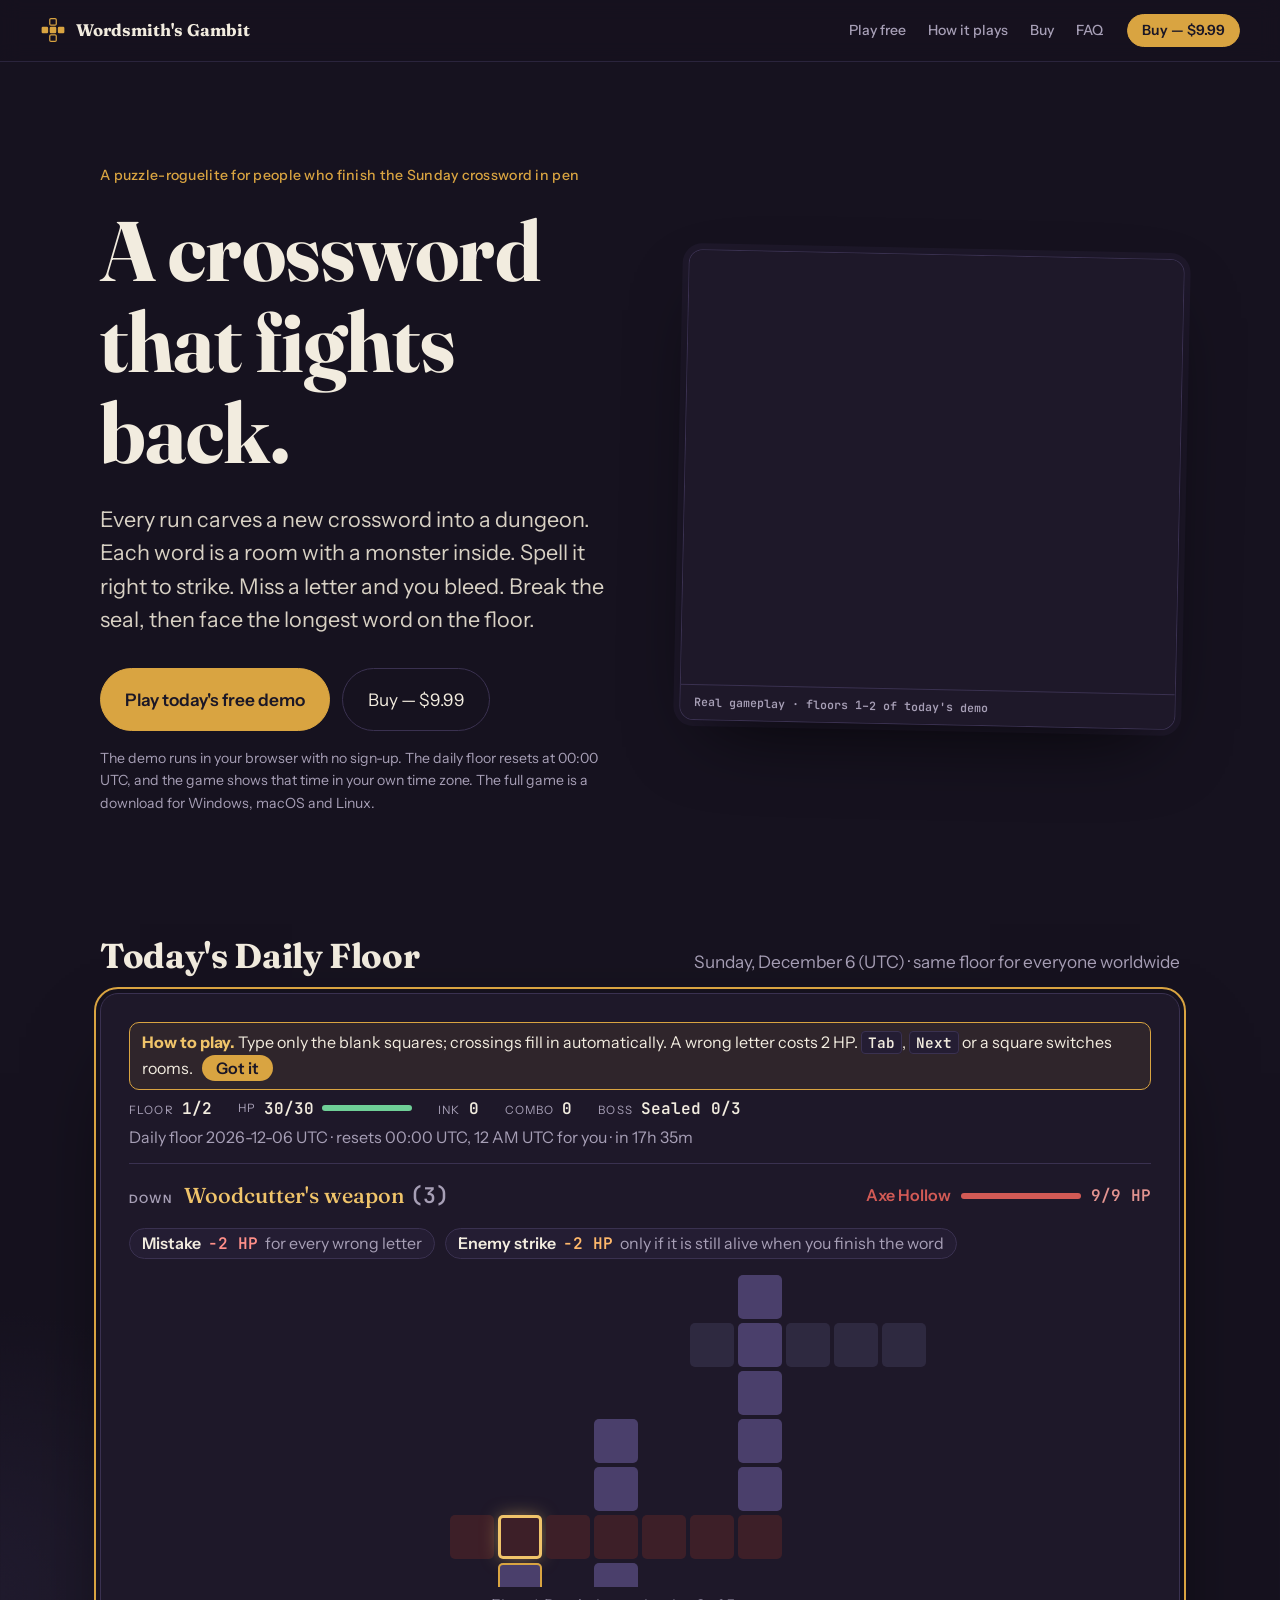
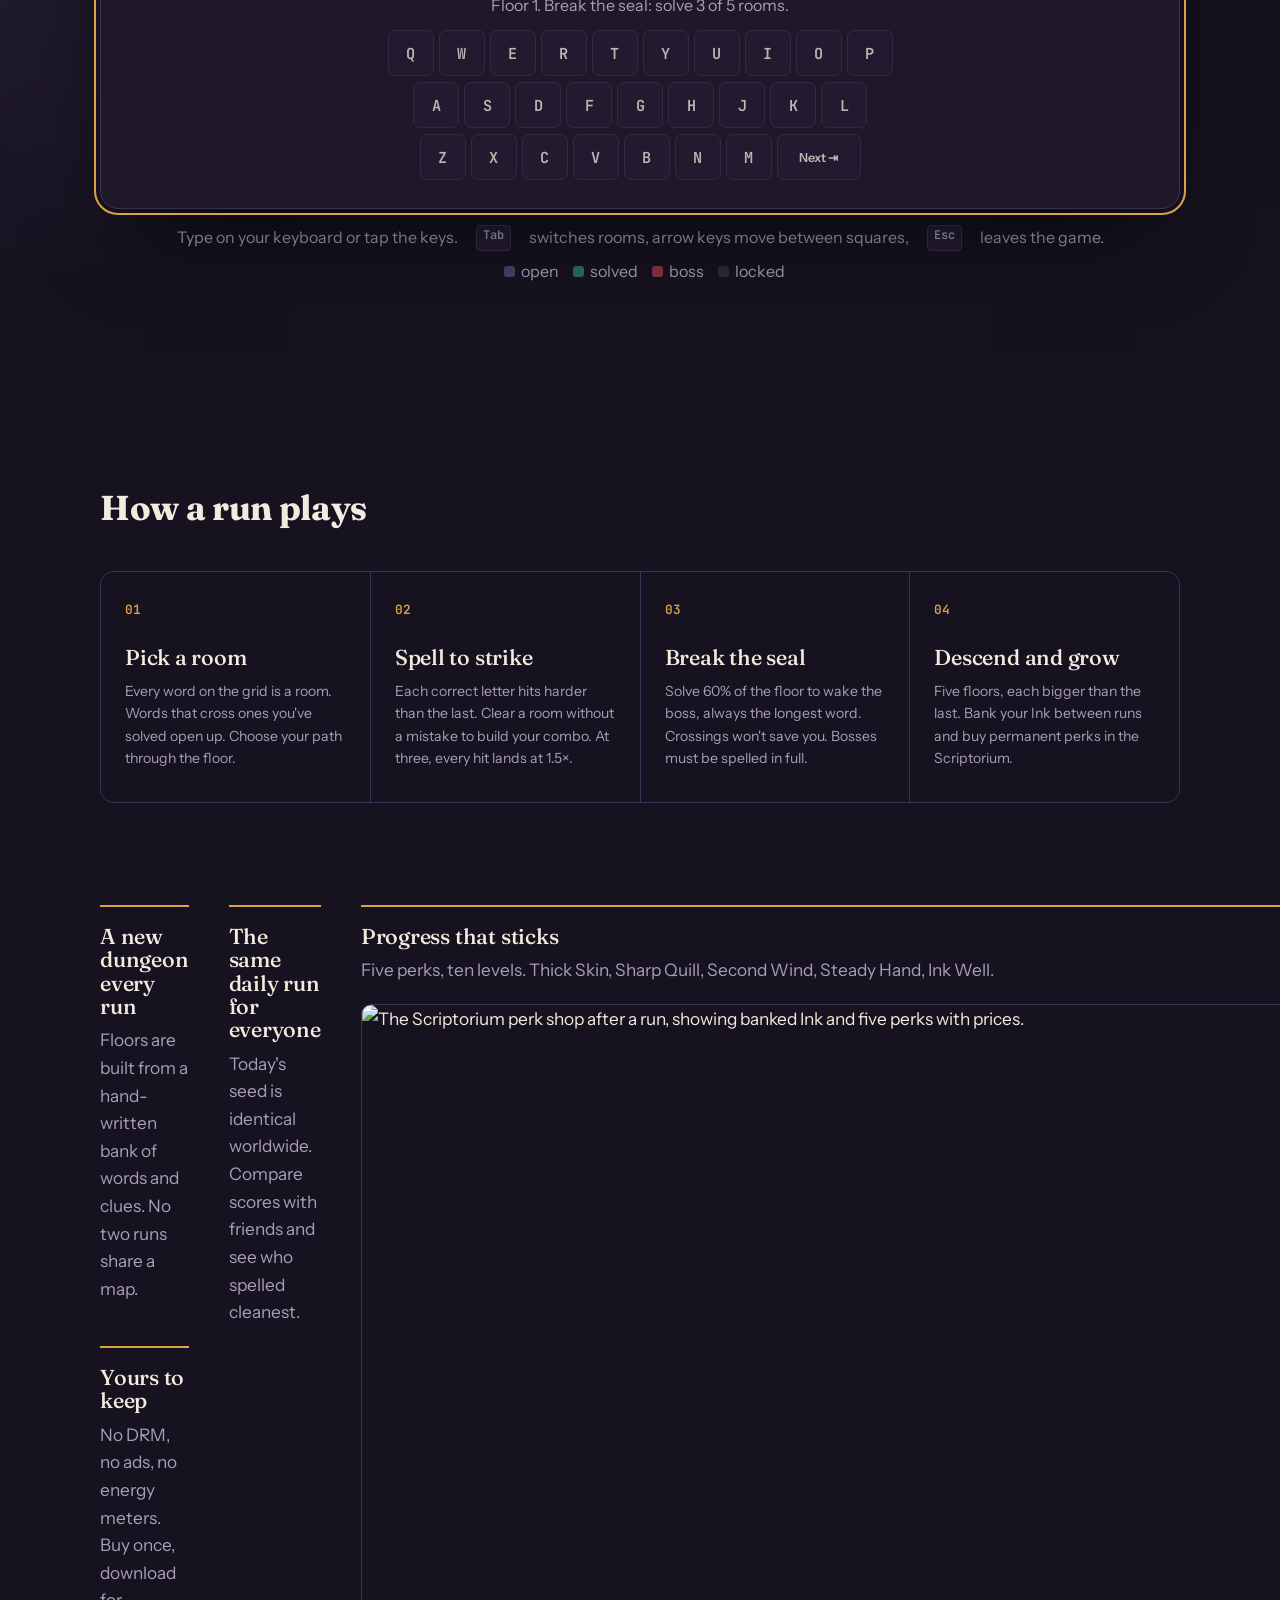
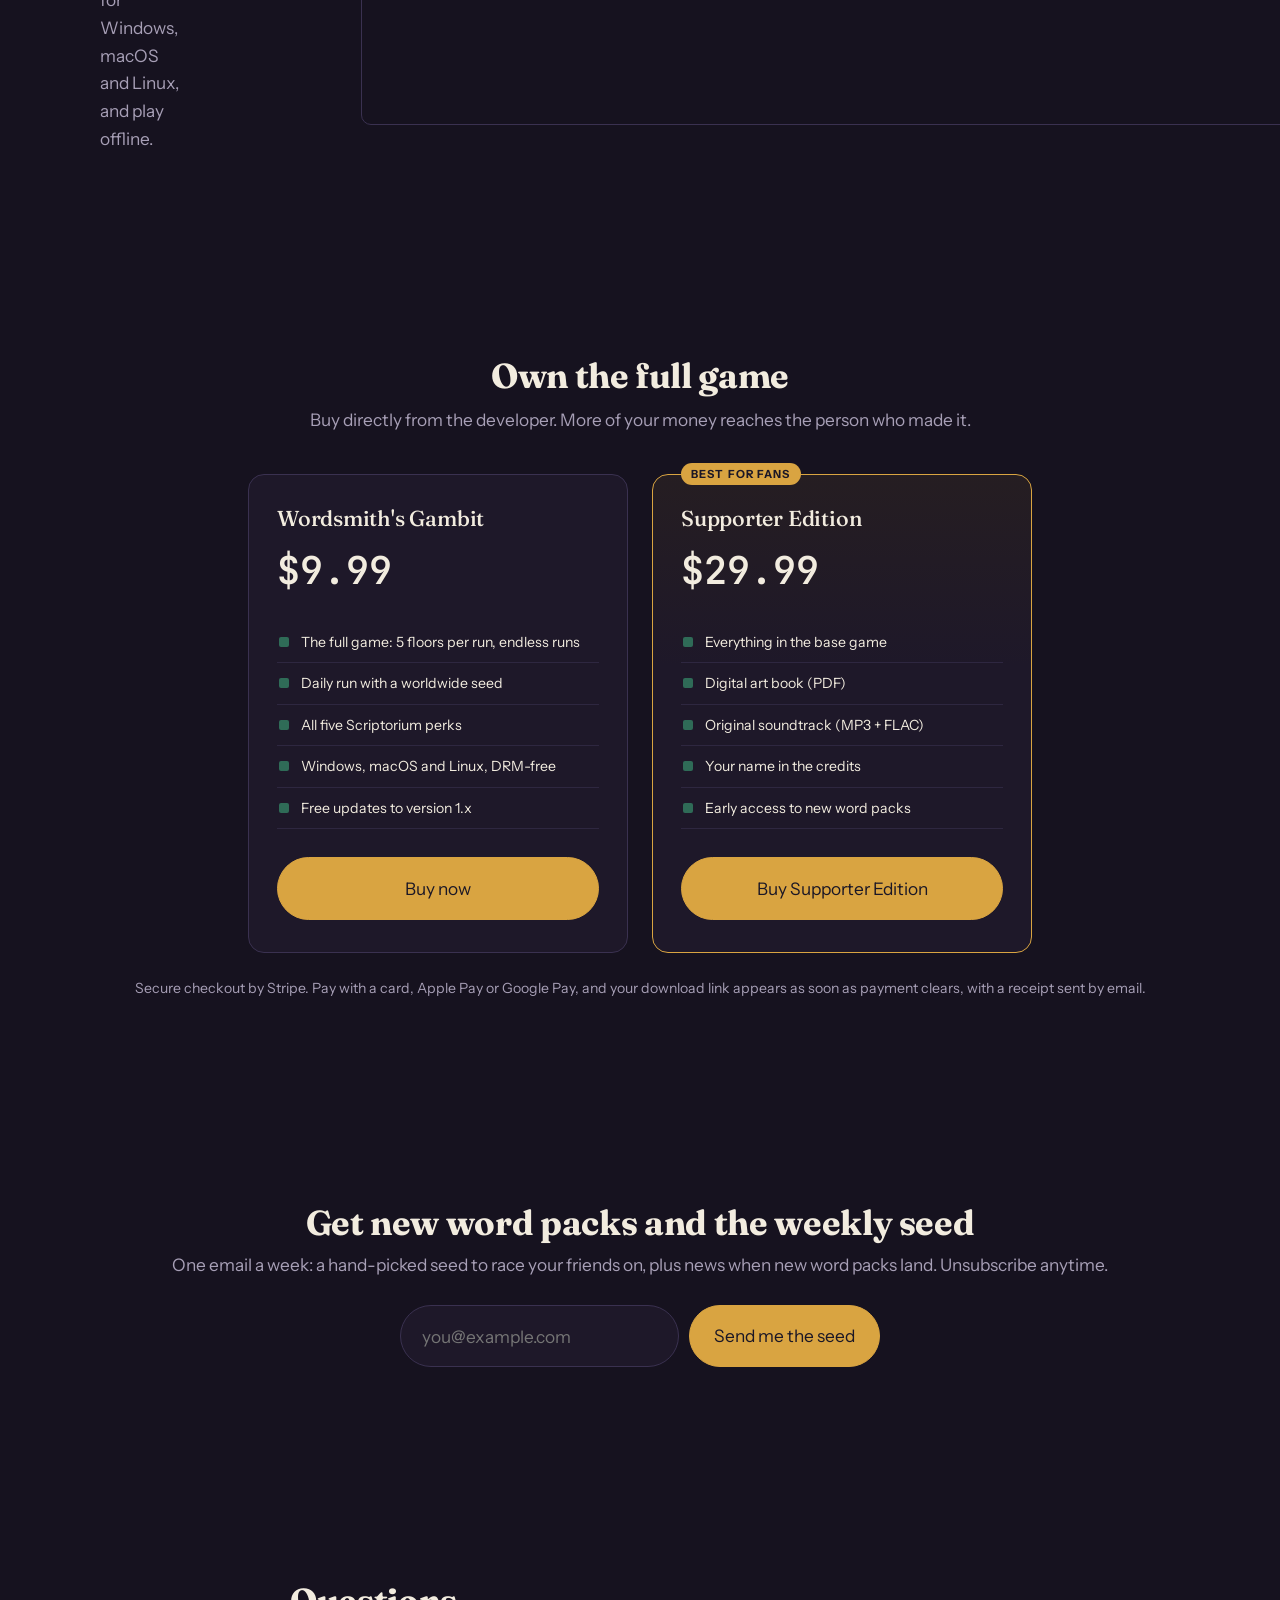
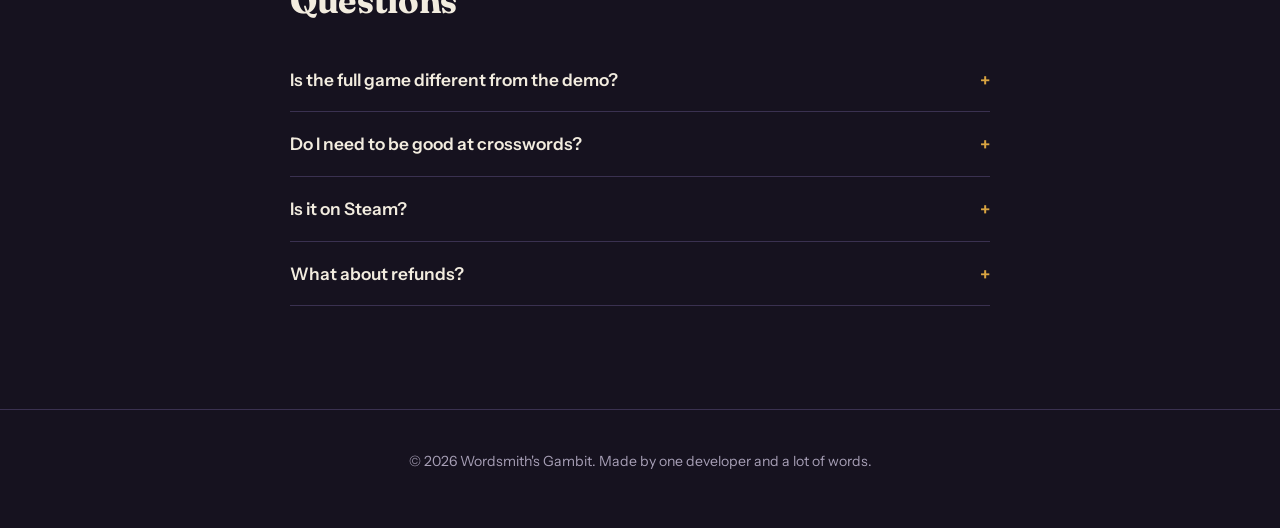
==== index.html @ 075786e6 "Add site source with gameplay, layout and accessibility fixes Adds the live Wordsmith's Gambit site " ====
<!doctype html>
<html lang="en">
<head>
<meta charset="utf-8">
<meta name="viewport" content="width=device-width, initial-scale=1">
<title>Wordsmith's Gambit — A crossword that fights back</title>
<meta name="description" content="A premium puzzle-roguelite. Every run is a new crossword dungeon. Spell to strike, chain perfect words, break the seal, and slay the boss word. Play today's floor free.">
<link rel="icon" href="data:image/svg+xml,%3Csvg xmlns='http://www.w3.org/2000/svg' viewBox='0 0 32 32'%3E%3Crect width='32' height='32' rx='6' fill='%231b1726'/%3E%3Crect x='6' y='13' width='6' height='6' fill='%23d9a441'/%3E%3Crect x='13' y='13' width='6' height='6' fill='%23d9a441'/%3E%3Crect x='20' y='13' width='6' height='6' fill='%23d9a441'/%3E%3Crect x='13' y='6' width='6' height='6' fill='%234a3f6b'/%3E%3Crect x='13' y='20' width='6' height='6' fill='%234a3f6b'/%3E%3C/svg%3E">
<link rel="canonical" href="https://wordsmiths-gambit.vercel.app/">
<meta property="og:type" content="website">
<meta property="og:site_name" content="Wordsmith's Gambit">
<meta property="og:url" content="https://wordsmiths-gambit.vercel.app/">
<meta property="og:title" content="Wordsmith's Gambit — A crossword that fights back">
<meta property="og:description" content="A puzzle-roguelite where every run is a new crossword dungeon. Spell to strike, slay the boss word. Play today's floor free.">
<meta property="og:image" content="https://wordsmiths-gambit.vercel.app/assets/og.png">
<meta property="og:image:width" content="1200">
<meta property="og:image:height" content="630">
<meta property="og:image:alt" content="Wordsmith's Gambit: A crossword that fights back. A boss fight on a crossword grid.">
<meta property="og:video" content="https://wordsmiths-gambit.vercel.app/assets/trailer.mp4">
<meta property="og:video:type" content="video/mp4">
<meta name="twitter:card" content="summary_large_image">
<meta name="twitter:title" content="Wordsmith's Gambit — A crossword that fights back">
<meta name="twitter:description" content="Every run is a new crossword dungeon. Play today's floor free.">
<meta name="twitter:image" content="https://wordsmiths-gambit.vercel.app/assets/og.png">
<meta name="theme-color" content="#16121f">
<script>window.va = window.va || function () { (window.vaq = window.vaq || []).push(arguments); };</script>
<script defer src="/_vercel/insights/script.js"></script>
<link rel="preconnect" href="https://fonts.googleapis.com">
<link rel="preconnect" href="https://fonts.gstatic.com" crossorigin>
<link href="https://fonts.googleapis.com/css2?family=Fraunces:opsz,wght@9..144,500;9..144,700&family=Instrument+Sans:wght@400;500;600&family=JetBrains+Mono:wght@600&display=swap" rel="stylesheet">
<link rel="stylesheet" href="style.css">
<link rel="stylesheet" href="play.css">
</head>
<body>
<a class="skip" href="#game">Skip to the demo</a>

<header class="nav">
  <a href="#" class="brand" aria-label="Wordsmith's Gambit home">
    <svg class="logo" viewBox="0 0 32 32" fill="none" aria-hidden="true">
      <rect x="2" y="12" width="8" height="8" rx="1.5" fill="currentColor"/>
      <rect x="12" y="12" width="8" height="8" rx="1.5" fill="currentColor"/>
      <rect x="22" y="12" width="8" height="8" rx="1.5" fill="currentColor"/>
      <rect x="12" y="2" width="8" height="8" rx="1.5" stroke="currentColor" stroke-width="1.5"/>
      <rect x="12" y="22" width="8" height="8" rx="1.5" stroke="currentColor" stroke-width="1.5"/>
    </svg>
    <span>Wordsmith's Gambit</span>
  </a>
  <nav aria-label="Primary">
    <a href="#game">Play free</a>
    <a href="#how">How it plays</a>
    <a href="#buy">Buy</a>
    <a href="#faq">FAQ</a>
  </nav>
  <a href="#buy" class="btn btn-small">Buy — $9.99</a>
</header>

<main>
  <section class="hero">
    <div class="hero-copy">
      <p class="eyebrow">A puzzle-roguelite for people who finish the Sunday crossword in pen</p>
      <h1>A crossword<br>that fights back.</h1>
      <p class="lede">Every run carves a new crossword into a dungeon. Each word is a room with a monster inside. Spell it right to strike. Miss a letter and you bleed. Break the seal, then face the longest word on the floor.</p>
      <div class="hero-ctas">
        <a href="#game" class="btn" data-track="demo_cta">Play today's free demo</a>
        <button type="button" class="btn btn-ghost" data-buy="base">Buy — $9.99</button>
      </div>
      <p class="fine">The demo runs in your browser with no sign-up. The daily floor resets at 00:00 UTC, and the game shows that time in your own time zone. The full game is a download for Windows, macOS and Linux.</p>
    </div>
    <figure class="hero-shot">
      <video src="assets/trailer.mp4" poster="assets/poster.jpg" width="1020" height="896" autoplay muted loop playsinline preload="metadata"
        aria-label="25 seconds of gameplay: solving crossword rooms, a wrong letter costing HP, defeating two bosses."></video>
      <figcaption class="mono">Real gameplay · floors 1–2 of today's demo</figcaption>
    </figure>
  </section>

  <section id="demo" class="demo-section" aria-labelledby="demo-title">
    <div class="demo-head">
      <h2 id="demo-title">Today's Daily Floor</h2>
      <p id="demo-date" class="muted"></p>
    </div>
    <div class="demo" id="game" tabindex="0" aria-label="Wordsmith's Gambit demo. Type letters to solve the selected word. Tab switches rooms, arrow keys move between squares, Escape leaves the game.">
      <div class="hint" id="hint" role="note">
        <p><b>How to play.</b> Type only the blank squares; crossings fill in automatically. A wrong letter costs <span id="hint-cost">2</span> HP. <kbd>Tab</kbd>, <kbd>Next</kbd> or a square switches rooms. <button type="button" class="hint-close" id="hint-close">Got it</button></p>
      </div>
      <div class="demo-top" id="demo-top">
        <div class="hud">
          <div class="stat"><span>Floor</span><b id="h-floor">1/2</b></div>
          <div class="stat hp"><span>HP</span><b id="h-hp">30</b><i class="meter"><i id="h-hpbar"></i></i><b id="h-delta" class="delta" data-kind="" role="status" hidden></b></div>
          <div class="stat"><span>Ink</span><b id="h-ink">0</b></div>
          <div class="stat"><span>Combo</span><b id="h-combo">0</b></div>
          <div class="stat seal"><span>Boss</span><b id="h-seal">Sealed</b></div>
          <button type="button" class="hud-btn" id="hint-open" aria-controls="hint" aria-expanded="false" hidden>Rules</button>
          <p class="daily" id="h-daily"></p>
        </div>
        <div class="clue-bar">
          <p class="clue" id="clue" aria-live="polite"></p>
          <div class="monster" id="monster" hidden>
            <span id="m-name"></span>
            <i class="meter meter-red"><i id="m-bar"></i></i>
            <span id="m-hp" class="mono"></span>
          </div>
        </div>
        <div class="rules" id="rules" aria-label="Damage rules">
          <span class="rule rule-mistake"><b>Mistake</b> <span class="amt" id="r-mistake">-2 HP</span> <em>for every wrong letter</em></span>
          <span class="rule rule-strike" id="rule-strike"><b>Enemy strike</b> <span class="amt" id="r-strike"></span> <em id="r-strike-when"></em></span>
        </div>
      </div>
      <div class="board-wrap" id="board-wrap"><div class="board" id="board" role="group" aria-label="Crossword board. Each square is a button; arrow keys move between squares."></div></div>
      <div class="demo-bottom" id="demo-bottom">
        <p class="event" id="event" aria-live="polite"></p>
        <div class="keys" id="keys" aria-label="On-screen keyboard"></div>
      </div>
      <div class="overlay" id="overlay" hidden>
        <div class="overlay-card" role="dialog" aria-labelledby="o-title">
          <h3 id="o-title"></h3>
          <p id="o-body"></p>
          <dl class="o-stats" id="o-stats" hidden></dl>
          <p class="o-extra" id="o-extra"></p>
          <textarea id="o-share" class="o-share" readonly rows="4" hidden aria-label="Result text to copy"></textarea>
          <p class="o-note" id="o-note" aria-live="polite"></p>
          <div class="overlay-ctas" id="o-ctas"></div>
        </div>
      </div>
    </div>
    <p class="demo-help muted">Type on your keyboard or tap the keys. <kbd>Tab</kbd> switches rooms, arrow keys move between squares, <kbd>Esc</kbd> leaves the game. <span class="legend"><i class="sw open"></i>open <i class="sw solved"></i>solved <i class="sw boss"></i>boss <i class="sw locked"></i>locked</span></p>
  </section>

  <section id="how" class="how" aria-labelledby="how-title">
    <h2 id="how-title">How a run plays</h2>
    <ol class="steps">
      <li>
        <span class="step-n mono">01</span>
        <h3>Pick a room</h3>
        <p>Every word on the grid is a room. Words that cross ones you've solved open up. Choose your path through the floor.</p>
      </li>
      <li>
        <span class="step-n mono">02</span>
        <h3>Spell to strike</h3>
        <p>Each correct letter hits harder than the last. Clear a room without a mistake to build your combo. At three, every hit lands at 1.5×.</p>
      </li>
      <li>
        <span class="step-n mono">03</span>
        <h3>Break the seal</h3>
        <p>Solve 60% of the floor to wake the boss, always the longest word. Crossings won't save you. Bosses must be spelled in full.</p>
      </li>
      <li>
        <span class="step-n mono">04</span>
        <h3>Descend and grow</h3>
        <p>Five floors, each bigger than the last. Bank your Ink between runs and buy permanent perks in the Scriptorium.</p>
      </li>
    </ol>
  </section>

  <section class="features" aria-label="What's in the full game">
    <div class="feature">
      <h3>A new dungeon every run</h3>
      <p>Floors are built from a hand-written bank of words and clues. No two runs share a map.</p>
    </div>
    <div class="feature">
      <h3>The same daily run for everyone</h3>
      <p>Today's seed is identical worldwide. Compare scores with friends and see who spelled cleanest.</p>
    </div>
    <div class="feature">
      <h3>Progress that sticks</h3>
      <p>Five perks, ten levels. Thick Skin, Sharp Quill, Second Wind, Steady Hand, Ink Well.</p>
      <img src="assets/shop.png" loading="lazy" width="1280" height="720" alt="The Scriptorium perk shop after a run, showing banked Ink and five perks with prices.">
    </div>
    <div class="feature">
      <h3>Yours to keep</h3>
      <p>No DRM, no ads, no energy meters. Buy once, download for Windows, macOS and Linux, and play offline.</p>
    </div>
  </section>

  <section id="buy" class="buy" aria-labelledby="buy-title">
    <h2 id="buy-title">Own the full game</h2>
    <p class="muted center">Buy directly from the developer. More of your money reaches the person who made it.</p>
    <div class="tiers">
      <article class="tier">
        <h3>Wordsmith's Gambit</h3>
        <p class="price"><span class="mono">$9.99</span></p>
        <ul>
          <li>The full game: 5 floors per run, endless runs</li>
          <li>Daily run with a worldwide seed</li>
          <li>All five Scriptorium perks</li>
          <li>Windows, macOS and Linux, DRM-free</li>
          <li>Free updates to version 1.x</li>
        </ul>
        <button class="btn btn-block" data-buy="base">Buy now</button>
      </article>
      <article class="tier tier-featured">
        <p class="badge">Best for fans</p>
        <h3>Supporter Edition</h3>
        <p class="price"><span class="mono">$29.99</span></p>
        <ul>
          <li>Everything in the base game</li>
          <li>Digital art book (PDF)</li>
          <li>Original soundtrack (MP3 + FLAC)</li>
          <li>Your name in the credits</li>
          <li>Early access to new word packs</li>
        </ul>
        <button class="btn btn-block" data-buy="supporter">Buy Supporter Edition</button>
      </article>
    </div>
    <p class="fine center">Secure checkout by Stripe. Pay with a card, Apple Pay or Google Pay, and your download link appears as soon as payment clears, with a receipt sent by email.</p>
  </section>

    <section class="waitlist" id="signup" aria-labelledby="wl-title">
    <h2 id="wl-title">Get new word packs and the weekly seed</h2>
    <p class="muted">One email a week: a hand-picked seed to race your friends on, plus news when new word packs land. Unsubscribe anytime.</p>
    <form id="waitlist-form" class="wl-form">
      <label for="wl-email" class="sr-only">Email address</label>
      <input id="wl-email" type="email" required placeholder="you@example.com" autocomplete="email">
      <button class="btn" type="submit">Send me the seed</button>
    </form>
    <p id="wl-msg" class="fine" aria-live="polite"></p>
  </section>

  <section id="faq" class="faq" aria-labelledby="faq-title">
    <h2 id="faq-title">Questions</h2>
    <details>
      <summary>Is the full game different from the demo?</summary>
      <p>The demo is today's first two floors. The full game has five floors per run, unlimited new runs, save and resume, and the Scriptorium perk shop that carries progress between runs.</p>
    </details>
    <details>
      <summary>Do I need to be good at crosswords?</summary>
      <p>No. Clues are straightforward, and crossing letters give you hints. The challenge is spelling cleanly under pressure, not trivia.</p>
    </details>
    <details>
      <summary>Is it on Steam?</summary>
      <p>Not right now. It's sold only here so the developer keeps more of each sale and can email buyers directly about updates.</p>
    </details>
    <details>
      <summary>What about refunds?</summary>
      <p>If the game doesn't run on your computer, email within 14 days for a full refund.</p>
    </details>
  </section>

</main>

<footer class="footer">
  <p>© 2026 Wordsmith's Gambit. Made by one developer and a lot of words.</p>
</footer>


<script type="module" src="js/app.js"></script>
</body>
</html>
---- style.css ----
:root {
  --bg: #16121f;
  --bg-2: #1e1829;
  --surface: #241d33;
  --line: #3a3150;
  --text: #f2ecdf;
  --muted: #a79fb6;
  --gold: #d9a441;
  --gold-2: #f0c46a;
  --open: #4a3f6b;
  --locked: #2e2940;
  --solved: #2f6b57;
  --boss: #8a3240;
  --sealed: #3d1f28;
  --red: #d25a55;

  --font-display: 'Fraunces', 'Georgia', serif;
  --font-body: 'Instrument Sans', 'Helvetica Neue', sans-serif;
  --font-mono: 'JetBrains Mono', ui-monospace, monospace;

  --text-sm: clamp(0.82rem, 0.8rem + 0.1vw, 0.88rem);
  --text-base: clamp(1rem, 0.96rem + 0.2vw, 1.08rem);
  --text-lg: clamp(1.15rem, 1.05rem + 0.4vw, 1.35rem);
  --text-xl: clamp(1.5rem, 1.2rem + 1.2vw, 2.2rem);
  --text-hero: clamp(2.6rem, 1.6rem + 4.6vw, 5.4rem);

  --r: 10px;
  --max: 1160px;
}

* { box-sizing: border-box; }
html { scroll-behavior: smooth; scroll-padding-top: 80px; }
body {
  margin: 0; background: var(--bg); color: var(--text);
  font: 400 var(--text-base)/1.6 var(--font-body);
  -webkit-font-smoothing: antialiased;
  background-image: radial-gradient(1200px 600px at 80% -10%, rgba(217,164,65,.08), transparent 60%),
                    radial-gradient(900px 500px at -10% 30%, rgba(74,63,107,.25), transparent 60%);
}
img { max-width: 100%; height: auto; display: block; }
h1, h2, h3 { font-family: var(--font-display); font-weight: 700; line-height: 1.08; margin: 0; letter-spacing: -0.01em; }
h2 { font-size: var(--text-xl); }
h3 { font-size: var(--text-lg); font-weight: 500; }
p { margin: 0; }
a { color: var(--gold-2); }
.mono { font-family: var(--font-mono); font-weight: 600; }
.muted { color: var(--muted); }
.center { text-align: center; }
.fine { font-size: var(--text-sm); color: var(--muted); }
.sr-only { position: absolute; width: 1px; height: 1px; overflow: hidden; clip: rect(0 0 0 0); }
.skip { position: absolute; left: -999px; }
.skip:focus { left: 16px; top: 16px; z-index: 99; background: var(--gold); color: #1b1726; padding: 8px 12px; border-radius: 6px; }
:focus-visible { outline: 2px solid var(--gold); outline-offset: 3px; }

/* ---------- Buttons ---------- */
.btn {
  display: inline-flex; align-items: center; justify-content: center; gap: .5em;
  font: 600 var(--text-base)/1 var(--font-body); color: #1b1726; background: var(--gold);
  border: 1px solid var(--gold); padding: .95em 1.4em; border-radius: 999px; cursor: pointer;
  text-decoration: none; transition: background .18s, transform .18s, box-shadow .18s;
}
.btn:hover { background: var(--gold-2); transform: translateY(-1px); box-shadow: 0 8px 24px -10px rgba(217,164,65,.6); }
.btn:active { transform: translateY(0); }
.btn-ghost { background: transparent; color: var(--text); border-color: var(--line); }
.btn-ghost:hover { background: var(--surface); box-shadow: none; }
.btn-small { padding: .6em 1em; font-size: var(--text-sm); }
.btn-block { width: 100%; }

/* ---------- Nav ---------- */
.nav {
  position: sticky; top: 0; z-index: 20; display: flex; align-items: center; gap: 24px;
  padding: 14px clamp(16px, 4vw, 40px); background: rgba(22,18,31,.82); backdrop-filter: blur(10px);
  border-bottom: 1px solid rgba(58,49,80,.6);
}
.brand { display: flex; align-items: center; gap: 10px; color: var(--text); text-decoration: none; font: 700 1.05rem var(--font-display); }
.logo { width: 26px; height: 26px; color: var(--gold); }
.nav nav { display: flex; gap: 22px; margin-left: auto; }
.nav nav a { color: var(--muted); text-decoration: none; font-size: var(--text-sm); font-weight: 500; }
.nav nav a:hover { color: var(--text); }
@media (max-width: 760px) { .nav nav { display: none; } .nav .btn-small { margin-left: auto; } }
.nav .btn-small, .brand span { white-space: nowrap; }
@media (max-width: 400px) { .brand { font-size: .95rem; } .brand .logo { width: 22px; height: 22px; } }

main > section { max-width: var(--max); margin: 0 auto; padding: clamp(56px, 8vw, 110px) clamp(16px, 4vw, 40px); }

/* ---------- Hero ---------- */
.hero { display: grid; grid-template-columns: 1.05fr 1fr; gap: clamp(28px, 5vw, 64px); align-items: center; }
.eyebrow { font-size: var(--text-sm); color: var(--gold); letter-spacing: .02em; margin-bottom: 18px; font-weight: 500; }
.hero h1 { font-size: var(--text-hero); }
.lede { font-size: var(--text-lg); color: #d8d1c4; margin: 24px 0 32px; max-width: 34em; line-height: 1.55; }
.hero-ctas { display: flex; flex-wrap: wrap; gap: 12px; margin-bottom: 16px; }
.hero-shot { margin: 0; border-radius: 14px; overflow: hidden; border: 1px solid var(--line); box-shadow: 0 30px 80px -30px rgba(0,0,0,.8), 0 0 0 6px rgba(36,29,51,.6); transform: rotate(1.2deg); }
.hero-shot figcaption { font-size: .72rem; color: var(--muted); padding: 8px 14px; background: var(--bg-2); border-top: 1px solid var(--line); }
@media (max-width: 900px) { .hero { grid-template-columns: 1fr; } .hero-shot { transform: none; } }

/* ---------- Demo ---------- */
.demo-section { padding-top: 20px !important; }
.demo-head { display: flex; align-items: baseline; justify-content: space-between; gap: 16px; flex-wrap: wrap; margin-bottom: 18px; }
.demo {
  position: relative; background: var(--bg-2); border: 1px solid var(--line); border-radius: 18px;
  padding: clamp(14px, 2.4vw, 28px); box-shadow: 0 40px 100px -40px rgba(0,0,0,.9); outline: none;
}
.demo:focus-visible { outline: 2px solid var(--gold); outline-offset: 4px; }
.demo.shake { animation: shake .28s; }
@keyframes shake { 20% { transform: translateX(-5px); } 50% { transform: translateX(4px); } 80% { transform: translateX(-2px); } }

.hud { display: flex; flex-wrap: wrap; gap: 8px 26px; padding-bottom: 14px; border-bottom: 1px solid var(--line); }
.stat { display: flex; align-items: baseline; gap: 8px; }
.stat span { font-size: .72rem; text-transform: uppercase; letter-spacing: .1em; color: var(--muted); }
.stat b { font: 600 1rem var(--font-mono); }
.stat.hp { align-items: center; }
.seal[data-state="open"] b { color: var(--red); }
.seal[data-state="solved"] b { color: #6fcf97; }
.meter { display: inline-block; width: 90px; height: 6px; background: #3a2a33; border-radius: 4px; overflow: hidden; }
.meter > i { display: block; height: 100%; background: #6fcf97; transition: width .25s; }
.meter-red > i { background: var(--red); }

.clue-bar { display: flex; flex-wrap: wrap; align-items: center; justify-content: space-between; gap: 10px 24px; min-height: 64px; padding: 14px 0; }
.clue { font: 500 var(--text-lg)/1.3 var(--font-display); color: var(--gold-2); }
.clue .dir { font: 600 .72rem var(--font-body); text-transform: uppercase; letter-spacing: .1em; color: var(--muted); margin-right: 6px; }
.tag { font: 700 .68rem var(--font-body); text-transform: uppercase; letter-spacing: .12em; background: var(--boss); color: var(--text); padding: 3px 8px; border-radius: 4px; margin-right: 8px; vertical-align: 3px; }
.monster { display: flex; align-items: center; gap: 10px; color: var(--red); font-size: var(--text-sm); font-weight: 600; }
.monster .meter { width: 120px; }
.monster .mono { font-size: .78rem; color: #e39490; white-space: nowrap; }
@media (max-width: 600px) { .monster { width: 100%; } .monster .meter { flex: 1; } #m-name { white-space: nowrap; } }

.board-wrap { overflow-x: auto; padding: 18px 0 8px; display: flex; }
.board {
  --gap: clamp(2px, 0.5vw, 4px);
  --cell: clamp(18px, calc((min(100vw, 1160px) - 110px - var(--gap) * var(--cols)) / var(--cols)), 44px);
  margin: 0 auto; display: grid; gap: var(--gap); grid-template-columns: repeat(var(--cols), var(--cell)); grid-auto-rows: var(--cell);
}
.cell { -webkit-tap-highlight-color: transparent;
  border: 0; border-radius: 5px; padding: 0; cursor: pointer; color: var(--text);
  font: 600 calc(var(--cell) * .5) / 1 var(--font-mono); display: grid; place-items: center;
  transition: background .2s, transform .12s;
}
.cell.locked { background: var(--locked); cursor: default; }
.cell.open { background: var(--open); }
.cell.solved { background: var(--solved); }
.cell.boss { background: var(--boss); }
.cell.sealed { background: var(--sealed); cursor: default; }
.cell.sel { box-shadow: inset 0 0 0 2px var(--gold); }
.cell.cursor { box-shadow: inset 0 0 0 3px var(--gold-2), 0 0 18px -2px rgba(240,196,106,.55); }
@media (hover: hover) { .cell:not(.locked):not(.sealed):hover { transform: translateY(-1px); } }

.event { text-align: center; min-height: 1.6em; font-size: var(--text-sm); color: var(--muted); margin: 6px 0 12px; }
.event[data-tone="bad"] { color: var(--red); }

.keys { display: grid; gap: 6px; max-width: 560px; margin: 0 auto; }
.key-row { display: flex; gap: 5px; justify-content: center; }
.key { -webkit-tap-highlight-color: transparent;
  flex: 1 1 0; max-width: 46px; height: 46px; border: 1px solid var(--line); background: var(--surface);
  color: var(--text); border-radius: 7px; font: 600 .95rem var(--font-mono); cursor: pointer; padding: 0;
}
@media (hover: hover) { .key:hover { background: var(--open); } }
.key:active { background: var(--gold); color: #1b1726; }
.key-wide { max-width: 84px; flex-grow: 1.8; font: 600 .78rem var(--font-body); }
@media (hover: hover) and (pointer: fine) and (min-width: 900px) { .keys { opacity: .75; } }

.overlay { position: absolute; inset: 0; display: grid; place-items: center; background: rgba(22,18,31,.82); backdrop-filter: blur(4px); border-radius: 18px; padding: 16px; }
.overlay[hidden] { display: none; }
.overlay-card { max-width: 440px; text-align: center; background: var(--surface); border: 1px solid var(--gold); border-radius: 14px; padding: 30px 28px; }
.overlay-card h3 { font-size: var(--text-xl); font-weight: 700; margin-bottom: 12px; }
.overlay-card p { color: #d8d1c4; margin-bottom: 22px; }
.overlay-ctas { display: flex; flex-wrap: wrap; gap: 10px; justify-content: center; }

.demo-help { margin-top: 16px; font-size: var(--text-sm); display: flex; flex-wrap: wrap; gap: 8px 18px; justify-content: center; }
kbd { font: 600 .75rem var(--font-mono); background: var(--surface); border: 1px solid var(--line); border-radius: 4px; padding: 1px 6px; }
.legend { display: inline-flex; gap: 6px; align-items: center; }
.sw { display: inline-block; width: 11px; height: 11px; border-radius: 3px; margin-left: 8px; vertical-align: -1px; }
.sw.open { background: var(--open); } .sw.solved { background: var(--solved); } .sw.boss { background: var(--boss); } .sw.locked { background: var(--locked); }

/* ---------- How ---------- */
.how h2 { margin-bottom: 44px; }
.steps { list-style: none; padding: 0; margin: 0; display: grid; grid-template-columns: repeat(4, 1fr); gap: 1px; background: var(--line); border: 1px solid var(--line); border-radius: 14px; overflow: hidden; }
.steps li { background: var(--bg); padding: 28px 24px 32px; }
.step-n { color: var(--gold); font-size: .8rem; display: block; margin-bottom: 26px; }
.steps h3 { margin-bottom: 10px; }
.steps p { color: var(--muted); font-size: var(--text-sm); line-height: 1.6; }
@media (max-width: 900px) { .steps { grid-template-columns: 1fr 1fr; } }
@media (max-width: 540px) { .steps { grid-template-columns: 1fr; } }

/* ---------- Features ---------- */
.features { display: grid; grid-template-columns: repeat(3, 1fr); gap: 20px 40px; padding-top: 0 !important; }
.feature { border-top: 2px solid var(--gold); padding-top: 18px; }
.feature h3 { margin-bottom: 8px; }
.feature p { color: var(--muted); }
.feature:nth-child(3) { grid-row: span 2; }
.feature img { margin-top: 20px; border-radius: 10px; border: 1px solid var(--line); }
@media (max-width: 900px) { .features { grid-template-columns: 1fr; } .feature:nth-child(3) { grid-row: auto; } }

/* ---------- Buy ---------- */
.buy h2 { text-align: center; margin-bottom: 12px; }
.tiers { display: grid; grid-template-columns: repeat(2, minmax(0, 380px)); justify-content: center; gap: 24px; margin: 40px 0 24px; }
.tier { position: relative; background: var(--bg-2); border: 1px solid var(--line); border-radius: 16px; padding: 32px 28px; display: flex; flex-direction: column; }
.tier-featured { border-color: var(--gold); background: linear-gradient(180deg, rgba(217,164,65,.08), var(--bg-2) 40%); }
.badge { position: absolute; top: -12px; left: 28px; background: var(--gold); color: #1b1726; font: 700 .7rem var(--font-body); text-transform: uppercase; letter-spacing: .1em; padding: 4px 10px; border-radius: 999px; }
.price { font-size: 2.4rem; margin: 10px 0 20px; }
.tier ul { list-style: none; padding: 0; margin: 0 0 28px; flex: 1; }
.tier li { padding: 9px 0 9px 24px; border-bottom: 1px solid rgba(58,49,80,.6); position: relative; font-size: var(--text-sm); }
.tier li::before { content: ""; position: absolute; left: 2px; top: 15px; width: 10px; height: 10px; background: var(--solved); border-radius: 2px; }
@media (max-width: 760px) { .tiers { grid-template-columns: 1fr; } }

/* ---------- FAQ ---------- */
.faq { max-width: 780px !important; }
.faq h2 { margin-bottom: 28px; }
details { border-bottom: 1px solid var(--line); padding: 18px 0; }
summary { cursor: pointer; font-weight: 600; list-style: none; display: flex; justify-content: space-between; gap: 16px; }
summary::after { content: "+"; font-family: var(--font-mono); color: var(--gold); }
details[open] summary::after { content: "–"; }
details p { color: var(--muted); margin-top: 12px; }

/* ---------- Waitlist ---------- */
.waitlist { text-align: center; }
.waitlist h2 { margin-bottom: 10px; }
.wl-form { display: flex; gap: 10px; max-width: 480px; margin: 26px auto 10px; }
input[type="email"] {
  flex: 1; min-width: 0; font: 400 var(--text-base) var(--font-body); color: var(--text); background: var(--bg-2);
  border: 1px solid var(--line); border-radius: 999px; padding: .85em 1.2em;
}
input[type="email"]:focus { border-color: var(--gold); outline: none; }
@media (max-width: 480px) { .wl-form { flex-direction: column; } }

.footer { text-align: center; padding: 40px 16px 56px; color: var(--muted); font-size: var(--text-sm); border-top: 1px solid var(--line); }

/* ---------- Dialog ---------- */
.dialog { border: 1px solid var(--gold); background: var(--surface); color: var(--text); border-radius: 16px; padding: 0; max-width: 440px; width: calc(100% - 32px); }
.dialog::backdrop { background: rgba(10,8,16,.7); backdrop-filter: blur(3px); }
.dialog-inner { padding: 30px 28px; display: grid; gap: 16px; }
.dialog-inner p { color: #d8d1c4; }
.dialog-ctas { display: flex; gap: 10px; justify-content: flex-end; flex-wrap: wrap; }

@media (prefers-reduced-motion: reduce) { * { transition: none !important; animation: none !important; } html { scroll-behavior: auto; } }

/* Trailer video in hero */
.hero-shot video { display: block; width: 100%; height: auto; aspect-ratio: 1020 / 896; background: var(--bg-2); }
@media (max-width: 900px) {
  .hero-shot { order: -1; }
  .hero-shot video { max-height: 40vh; object-fit: cover; object-position: top; }
}
.o-signup { flex-basis: 100%; margin-top: 6px; color: var(--muted); }
.o-signup:hover { color: var(--gold); }
button.btn { font: inherit; cursor: pointer; }
---- play.css ----
/* Play-area fixes: loaded after style.css.
   New body text here stays at 1rem (12pt) or larger. */

:root { --vh: 100vh; --nav-h: 76px; }
@supports (height: 100dvh) { :root { --vh: 100dvh; } }
html { scroll-padding-top: var(--nav-h); }

/* [hidden] must win over the display rules below (this is what left the enemy panel stuck on screen). */
.monster[hidden], .hint[hidden], .rule[hidden], .hud-btn[hidden], .delta[hidden], .o-stats[hidden], .o-share[hidden] { display: none !important; }

/* ---------- Play panel: always fits the viewport; only the board scrolls ---------- */
.demo { display: flex; flex-direction: column; max-height: calc(var(--vh) - 84px); min-height: 340px; overflow-y: auto; }
.demo > * { flex: none; }
.demo > .board-wrap { flex: 1 1 auto; min-height: 84px; overflow: auto; align-items: flex-start; overscroll-behavior: contain; padding: 12px 0 8px; }
.board {
  --chrome: 400px;
  --cell: clamp(18px,
    min((min(100vw, 1160px) - 110px - var(--gap) * var(--cols)) / var(--cols),
        (var(--vh) - var(--chrome) - var(--gap) * var(--rows)) / var(--rows)),
    44px);
}

/* ---------- HUD ---------- */
.hud { align-items: center; }
.hud .delta { font: 600 1rem var(--font-mono); }
.delta[data-kind="mistake"] { color: #ff8f89; }
.delta[data-kind="strike"] { color: #ffb86b; }
.hud-btn { font: 600 1rem var(--font-body); color: var(--gold-2); background: transparent; border: 1px solid var(--line); border-radius: 999px; padding: 2px 12px; cursor: pointer; }
.hud-btn:hover { background: var(--surface); }
.daily { flex-basis: 100%; margin: 0; font-size: 1rem; line-height: 1.35; color: var(--muted); }

/* ---------- First-run hint ---------- */
.hint { margin: 0 0 8px; padding: 8px 12px; border: 1px solid var(--gold); border-radius: var(--r); background: rgba(217,164,65,.09); font-size: 1rem; line-height: 1.45; }
.hint b { color: var(--gold-2); }
.hint kbd { font-size: .9rem; }
.hint-close { margin-left: 6px; font: 600 1rem var(--font-body); color: #1b1726; background: var(--gold); border: 0; border-radius: 999px; padding: 3px 14px; cursor: pointer; }
.hint-close:hover { background: var(--gold-2); }

/* ---------- Enemy panel + damage rules ---------- */
.monster { font-size: 1rem; }
.monster .mono { font-size: 1rem; }
.rules { display: flex; flex-wrap: wrap; gap: 6px 10px; margin: 0 0 4px; font-size: 1rem; line-height: 1.3; }
.rule { display: inline-flex; flex-wrap: wrap; gap: 2px 7px; align-items: baseline; padding: 4px 12px; border-radius: 999px; border: 1px solid var(--line); background: var(--surface); }
.rule b { font-weight: 600; }
.rule .amt { font: 600 1rem var(--font-mono); }
.rule em { font-style: normal; color: var(--muted); }
.rule .short { display: none; }
.rule-mistake .amt { color: #ff8f89; }
.rule-strike .amt { color: #ffb86b; }
.event { font-size: 1rem; }

/* ---------- Result card ---------- */
.overlay { display: flex; overflow: auto; }
.overlay-card { margin: auto; width: 100%; max-width: 480px; }
.o-stats { display: grid; grid-template-columns: repeat(3, minmax(0, 1fr)); gap: 10px 14px; margin: 0 0 14px; text-align: left; }
.o-stats dt { font-size: 1rem; color: var(--muted); }
.o-stats dd { margin: 0; font: 600 1.15rem var(--font-mono); overflow-wrap: anywhere; }
.o-extra { color: var(--muted) !important; margin-bottom: 14px !important; font-size: 1rem; }
.o-share { width: 100%; margin-bottom: 12px; font: 400 1rem/1.4 var(--font-mono); color: var(--text); background: var(--bg-2); border: 1px solid var(--line); border-radius: 8px; padding: 8px; resize: none; }
.o-note { min-height: 1.4em; margin-bottom: 12px !important; font-size: 1rem; color: var(--gold-2) !important; }
.demo-help { font-size: 1rem; }

/* ---------- Short viewports (laptops with toolbars, landscape phones) ---------- */
@media (max-height: 760px) {
  .demo { padding: 10px 14px; }
  .hud { padding-bottom: 6px; gap: 4px 22px; }
  .hint { margin-bottom: 6px; padding: 5px 10px; }
  .clue-bar { min-height: 0; padding: 8px 0 6px; gap: 6px 20px; }
  .clue { font-size: 1.15rem; }
  .rules { margin-bottom: 2px; }
  .rule { padding: 2px 10px; }
  .event { margin: 2px 0 6px; min-height: 1.3em; }
  .keys { gap: 4px; }
  .key-row { gap: 4px; }
  .key { height: 34px; font-size: .85rem; }
  .key-wide { font-size: .8rem; }
  .overlay { padding: 8px; }
  .overlay-card { padding: 16px 18px; }
  .overlay-card h3 { margin-bottom: 8px; }
  .overlay-card p { margin-bottom: 10px; }
  .o-stats { margin-bottom: 8px; gap: 6px 12px; }
}
@media (max-height: 760px) { .board { --chrome: 340px; } }

/* ---------- Narrow screens: the page scrolls; header and keyboard stay pinned around the board ---------- */
.daily .long { display: inline; }
@media (max-width: 640px) {
  .daily .long, .rule .long { display: none; }
  .rule .short { display: inline; }
  .meter { width: 56px; }
  .monster .meter { width: auto; }
  .demo { padding: 10px; border-radius: 14px; max-height: none; min-height: 0; overflow: visible; }
  .demo-top { position: sticky; top: var(--nav-h); z-index: 5; background: var(--bg-2); padding-top: 2px; box-shadow: 0 10px 10px -10px rgba(0,0,0,.7); }
  .demo > .board-wrap { flex: none; min-height: 0; overflow-x: auto; overflow-y: visible; padding: 10px 0 8px; }
  .demo-bottom { position: sticky; bottom: 0; z-index: 5; background: var(--bg-2); padding-top: 2px; box-shadow: 0 -10px 10px -10px rgba(0,0,0,.7); }
  .hud { gap: 4px 14px; padding-bottom: 6px; }
  .clue-bar { min-height: 0; padding: 8px 0 4px; gap: 4px 12px; }
  .clue { font-size: 1.1rem; }
  .rules { gap: 4px 8px; }
  .rule { border-radius: 12px; padding: 2px 10px; }
  .event { margin: 4px 0; min-height: 1.3em; line-height: 1.3; }
  .key-row { gap: 3px; }
  .key { height: 38px; max-width: none; }
  .keys { gap: 4px; padding-bottom: 2px; }
  /* Result card becomes a full-screen sheet so it is never off-screen on a tall page */
  .overlay { position: fixed; inset: 0; z-index: 40; border-radius: 0; }
  .o-stats { grid-template-columns: repeat(2, minmax(0, 1fr)); }
  .board { --chrome: 520px; }
}
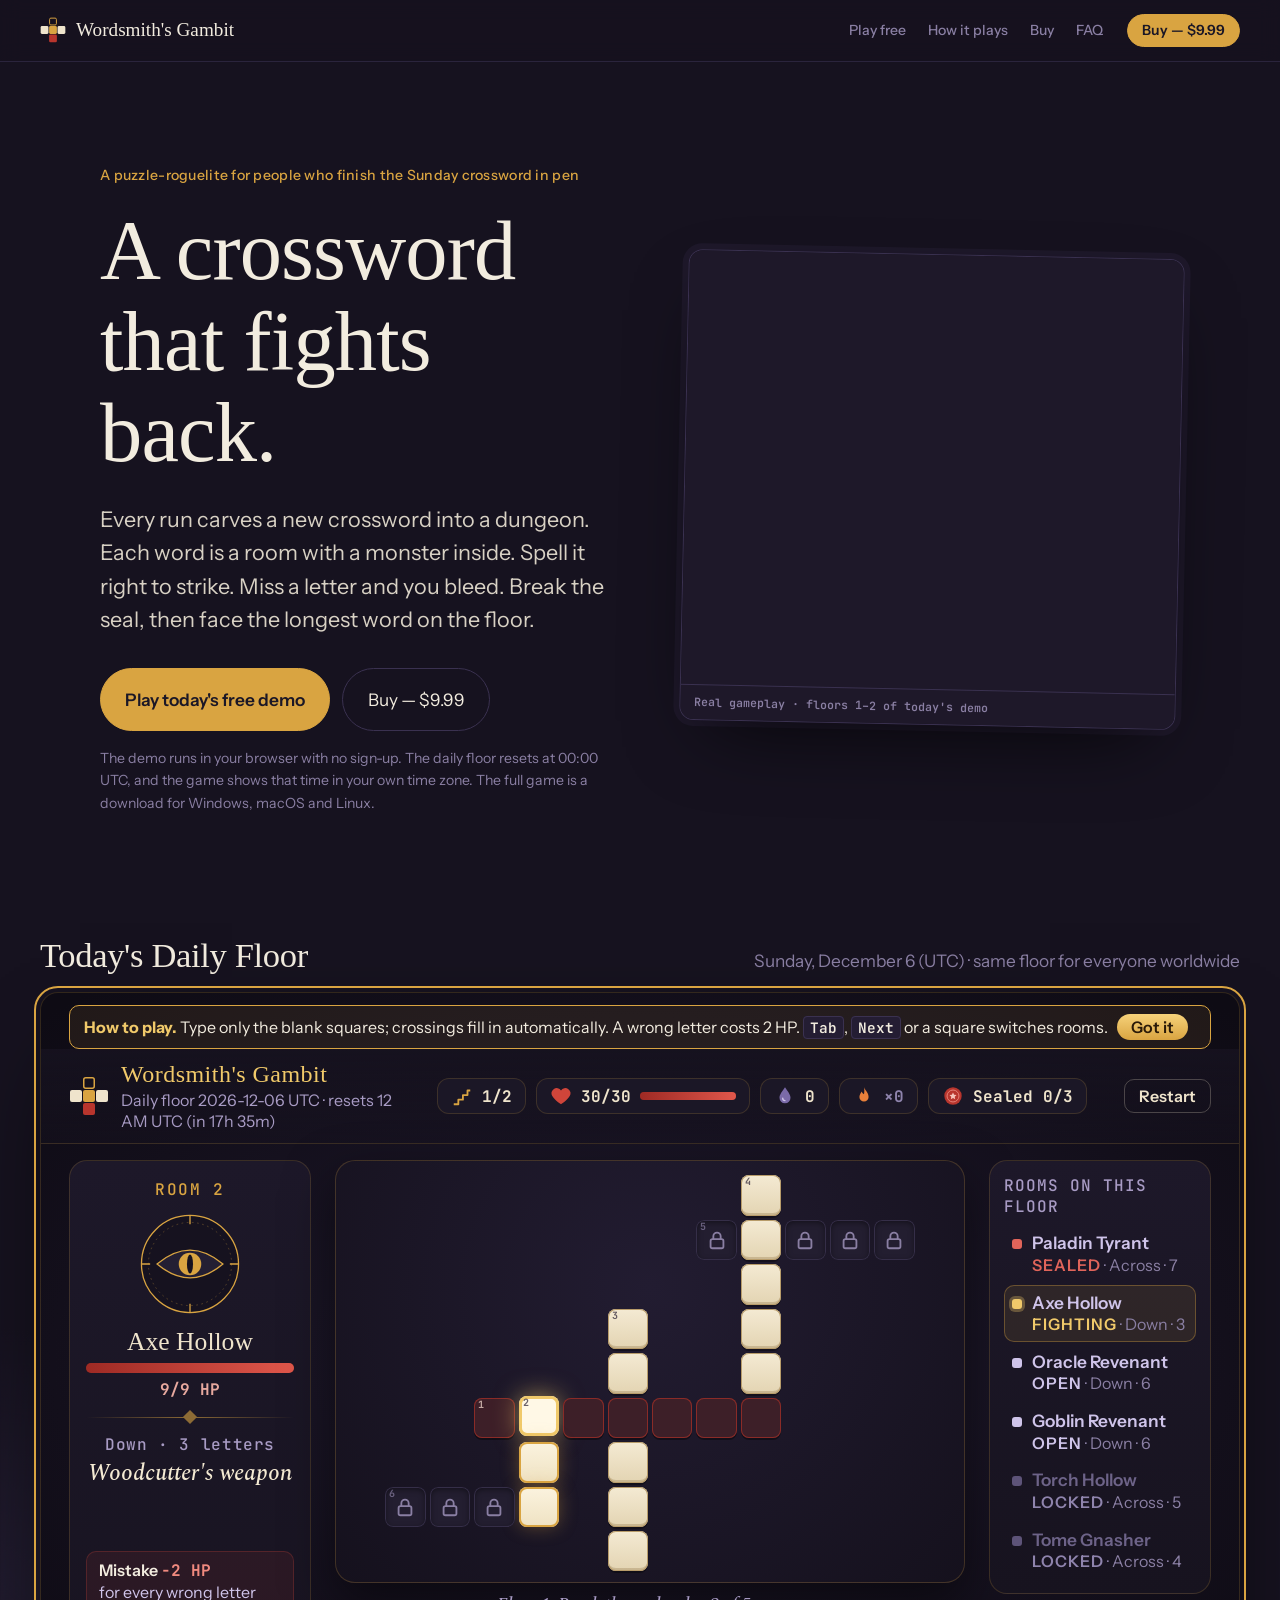
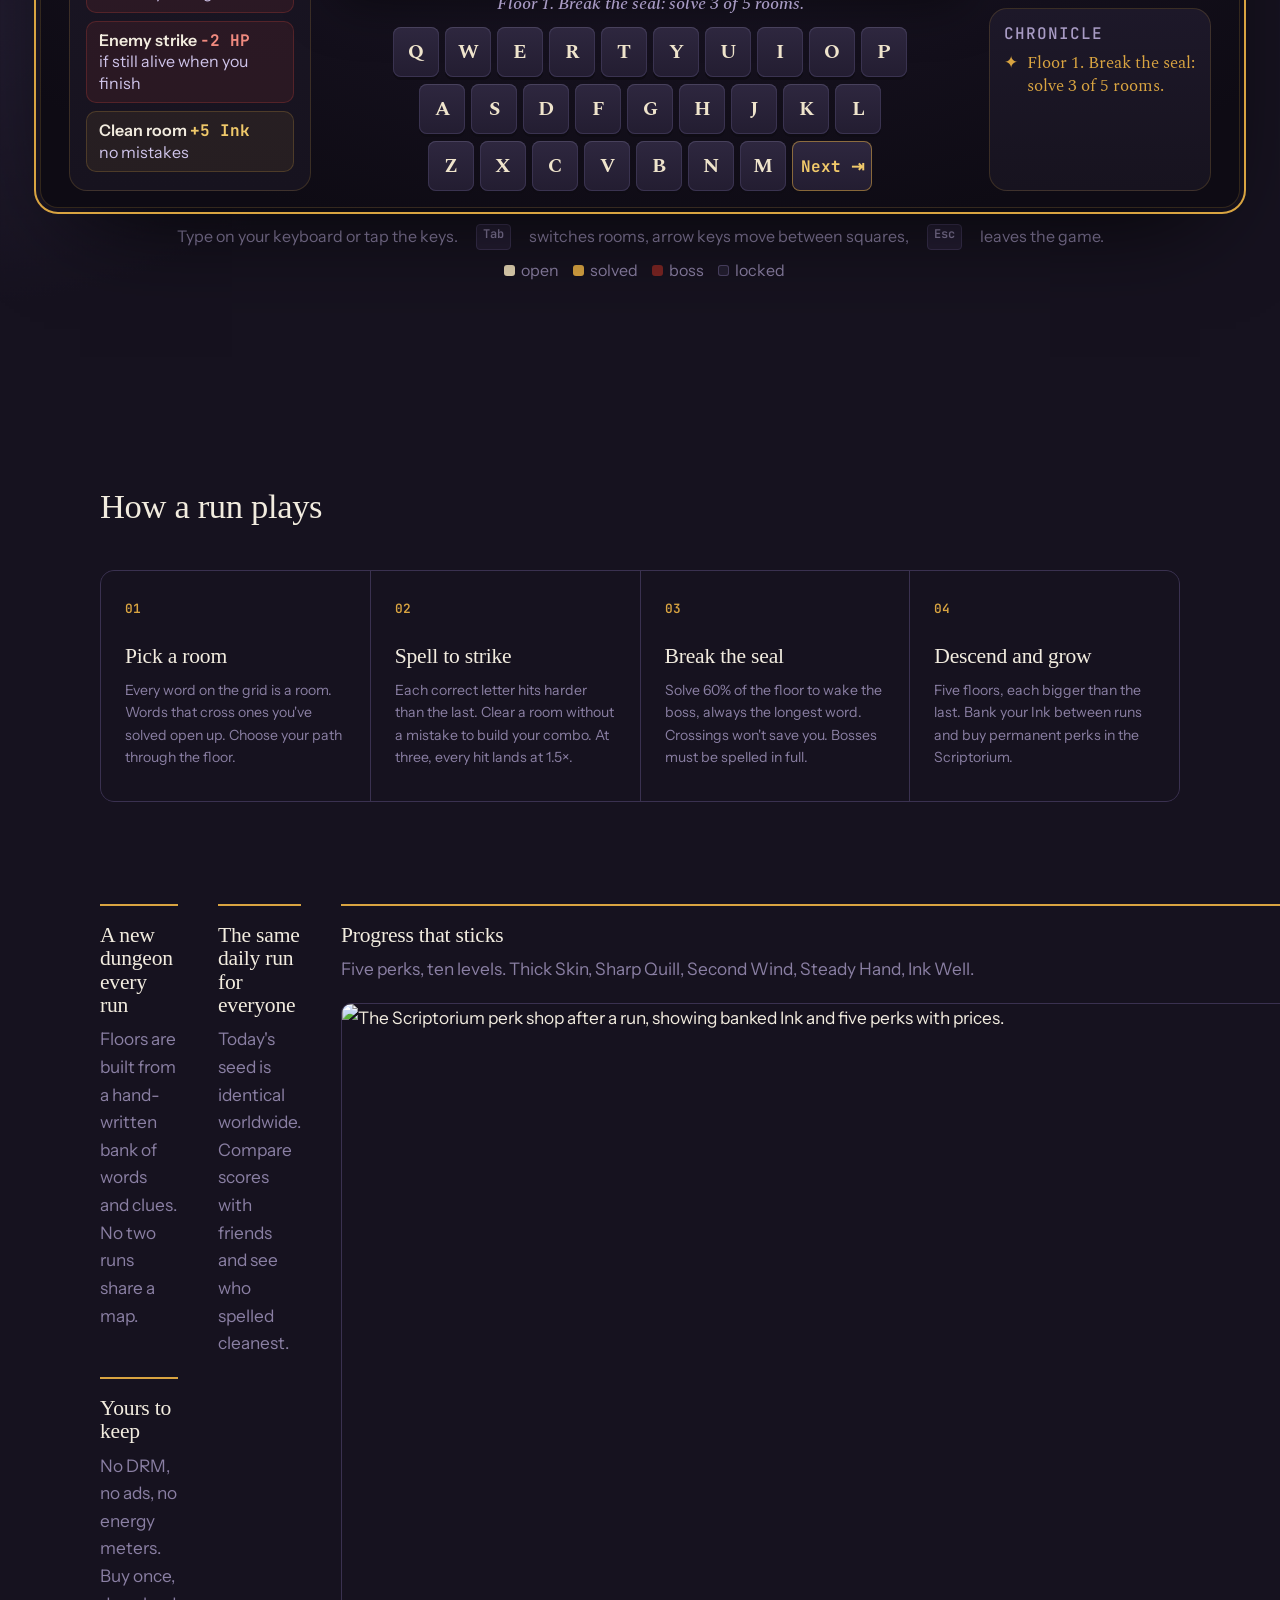
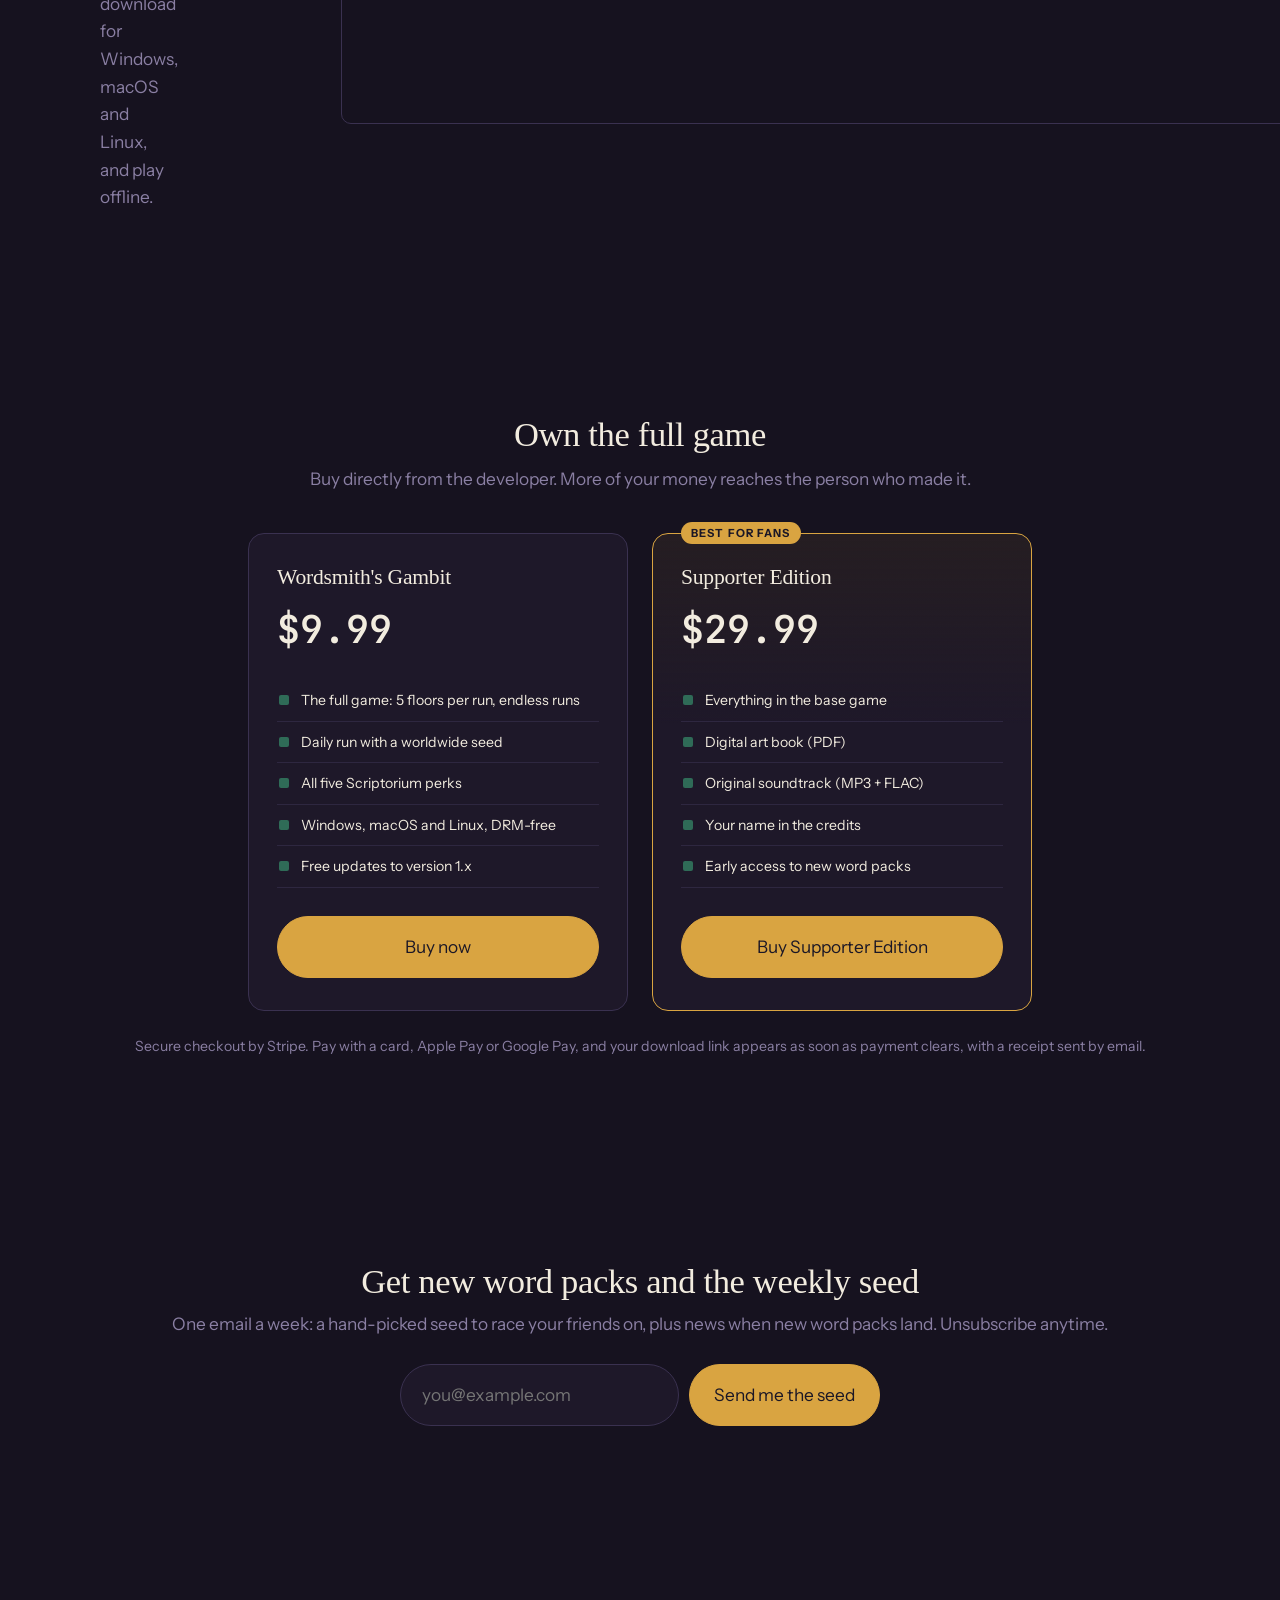
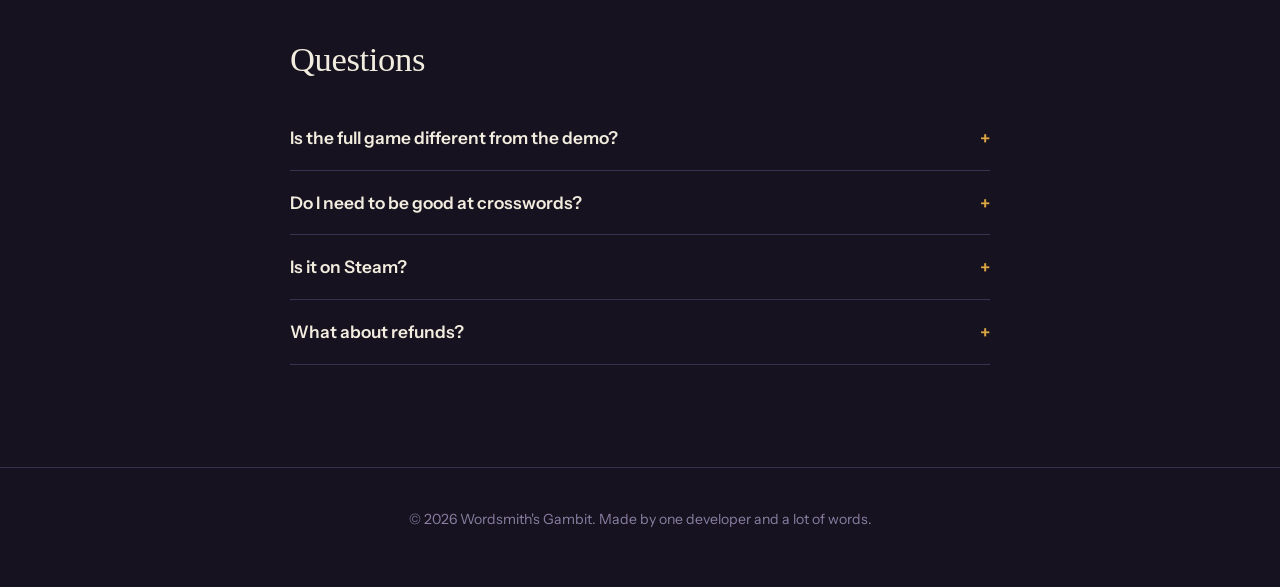
==== commit 43552560: "Visual redesign: illuminated-manuscript dungeon Parchment and gilt tiles, wax-sealed boss, three-col" ====
--- a/index.html
+++ b/index.html
@@ -5,7 +5,7 @@
 <meta name="viewport" content="width=device-width, initial-scale=1">
 <title>Wordsmith's Gambit — A crossword that fights back</title>
 <meta name="description" content="A premium puzzle-roguelite. Every run is a new crossword dungeon. Spell to strike, chain perfect words, break the seal, and slay the boss word. Play today's floor free.">
-<link rel="icon" href="data:image/svg+xml,%3Csvg xmlns='http://www.w3.org/2000/svg' viewBox='0 0 32 32'%3E%3Crect width='32' height='32' rx='6' fill='%231b1726'/%3E%3Crect x='6' y='13' width='6' height='6' fill='%23d9a441'/%3E%3Crect x='13' y='13' width='6' height='6' fill='%23d9a441'/%3E%3Crect x='20' y='13' width='6' height='6' fill='%23d9a441'/%3E%3Crect x='13' y='6' width='6' height='6' fill='%234a3f6b'/%3E%3Crect x='13' y='20' width='6' height='6' fill='%234a3f6b'/%3E%3C/svg%3E">
+<link rel="icon" href="assets/favicon.svg" type="image/svg+xml">
 <link rel="canonical" href="https://wordsmiths-gambit.vercel.app/">
 <meta property="og:type" content="website">
 <meta property="og:site_name" content="Wordsmith's Gambit">
@@ -27,8 +27,9 @@
 <script defer src="/_vercel/insights/script.js"></script>
 <link rel="preconnect" href="https://fonts.googleapis.com">
 <link rel="preconnect" href="https://fonts.gstatic.com" crossorigin>
-<link href="https://fonts.googleapis.com/css2?family=Fraunces:opsz,wght@9..144,500;9..144,700&family=Instrument+Sans:wght@400;500;600&family=JetBrains+Mono:wght@600&display=swap" rel="stylesheet">
+<link href="https://fonts.googleapis.com/css2?family=IM+Fell+English+SC&family=IM+Fell+English:ital@1&family=Spectral:ital,wght@0,600;0,700;1,500&family=Instrument+Sans:wght@400;500;600&family=JetBrains+Mono:wght@500;700&display=swap" rel="stylesheet">
 <link rel="stylesheet" href="style.css">
+<link rel="stylesheet" href="tokens.css">
 <link rel="stylesheet" href="play.css">
 </head>
 <body>
@@ -36,13 +37,7 @@
 
 <header class="nav">
   <a href="#" class="brand" aria-label="Wordsmith's Gambit home">
-    <svg class="logo" viewBox="0 0 32 32" fill="none" aria-hidden="true">
-      <rect x="2" y="12" width="8" height="8" rx="1.5" fill="currentColor"/>
-      <rect x="12" y="12" width="8" height="8" rx="1.5" fill="currentColor"/>
-      <rect x="22" y="12" width="8" height="8" rx="1.5" fill="currentColor"/>
-      <rect x="12" y="2" width="8" height="8" rx="1.5" stroke="currentColor" stroke-width="1.5"/>
-      <rect x="12" y="22" width="8" height="8" rx="1.5" stroke="currentColor" stroke-width="1.5"/>
-    </svg>
+    <img class="logo" src="assets/logo-mark.svg" alt="" width="26" height="26">
     <span>Wordsmith's Gambit</span>
   </a>
   <nav aria-label="Primary">
@@ -82,36 +77,64 @@
       <div class="hint" id="hint" role="note">
         <p><b>How to play.</b> Type only the blank squares; crossings fill in automatically. A wrong letter costs <span id="hint-cost">2</span> HP. <kbd>Tab</kbd>, <kbd>Next</kbd> or a square switches rooms. <button type="button" class="hint-close" id="hint-close">Got it</button></p>
       </div>
-      <div class="demo-top" id="demo-top">
-        <div class="hud">
-          <div class="stat"><span>Floor</span><b id="h-floor">1/2</b></div>
-          <div class="stat hp"><span>HP</span><b id="h-hp">30</b><i class="meter"><i id="h-hpbar"></i></i><b id="h-delta" class="delta" data-kind="" role="status" hidden></b></div>
-          <div class="stat"><span>Ink</span><b id="h-ink">0</b></div>
-          <div class="stat"><span>Combo</span><b id="h-combo">0</b></div>
-          <div class="stat seal"><span>Boss</span><b id="h-seal">Sealed</b></div>
-          <button type="button" class="hud-btn" id="hint-open" aria-controls="hint" aria-expanded="false" hidden>Rules</button>
-          <p class="daily" id="h-daily"></p>
-        </div>
-        <div class="clue-bar">
-          <p class="clue" id="clue" aria-live="polite"></p>
+      <div class="g-top" id="demo-top">
+        <header class="g-head">
+          <div class="g-brand">
+            <img src="assets/logo-mark.svg" alt="" width="40" height="40">
+            <div><b class="g-title">Wordsmith's Gambit</b><p class="daily" id="h-daily"></p></div>
+          </div>
+          <div class="hud" id="hud">
+            <div class="chip" role="group" aria-label="Floor" title="Floor"><img src="assets/icon-floor.svg" alt="" width="22" height="22"><b id="h-floor">1/2</b></div>
+            <div class="chip chip-hp" role="group" aria-label="Health" title="Health"><img src="assets/icon-hp.svg" alt="" width="22" height="22"><b id="h-hp">30</b><i class="meter"><i id="h-hpbar"></i></i><b id="h-delta" class="delta" data-kind="" role="status" hidden></b></div>
+            <div class="chip" role="group" aria-label="Ink" title="Ink"><img src="assets/icon-ink.svg" alt="" width="22" height="22"><b id="h-ink">0</b></div>
+            <div class="chip chip-combo" role="group" aria-label="Combo" title="Combo: clean rooms in a row" data-lvl="0"><img src="assets/icon-combo.svg" alt="" width="22" height="22"><b id="h-combo">0</b></div>
+            <div class="chip seal" role="group" aria-label="Boss" title="Boss"><img src="assets/icon-seal.svg" alt="" width="22" height="22"><b id="h-seal">Sealed</b></div>
+          </div>
+          <div class="g-actions">
+            <button type="button" class="hud-btn" id="hint-open" aria-controls="hint" aria-expanded="false" hidden>Rules</button>
+            <button type="button" class="hud-btn" id="restart">Restart</button>
+          </div>
+        </header>
+        <aside class="room-card" id="room-card" aria-label="Current room">
+          <p class="room-tag" id="room-tag"></p>
+          <img class="sigil" id="sigil" src="assets/sigil-monster.svg" alt="" width="132" height="132">
           <div class="monster" id="monster" hidden>
-            <span id="m-name"></span>
+            <span id="m-name" class="m-name"></span>
             <i class="meter meter-red"><i id="m-bar"></i></i>
             <span id="m-hp" class="mono"></span>
           </div>
+          <div class="ornament" aria-hidden="true"><i></i></div>
+          <div class="clue-box" aria-live="polite" aria-atomic="true">
+            <p class="clue-label" id="clue-label"></p>
+            <p class="clue" id="clue"></p>
+          </div>
+          <div class="rules" id="rules" aria-label="Damage rules">
+            <p class="rule rule-mistake"><span>Mistake</span> <b class="amt" id="r-mistake">-2 HP</b> <em>for every wrong letter</em></p>
+            <p class="rule rule-strike" id="rule-strike"><span>Enemy strike</span> <b class="amt" id="r-strike"></b> <em id="r-strike-when"></em></p>
+            <p class="rule rule-bonus"><span>Clean room</span> <b class="amt">+5 Ink</b> <em>no mistakes</em></p>
+          </div>
+        </aside>
+      </div>
+      <div class="g-center">
+        <div class="board-wrap" id="board-wrap"><div class="board" id="board" role="group" aria-label="Crossword board. Each square is a button; arrow keys move between squares."></div></div>
+        <div class="demo-bottom" id="demo-bottom">
+          <p class="event" id="event" aria-live="polite"></p>
+          <div class="keys" id="keys" aria-label="On-screen keyboard"></div>
         </div>
-        <div class="rules" id="rules" aria-label="Damage rules">
-          <span class="rule rule-mistake"><b>Mistake</b> <span class="amt" id="r-mistake">-2 HP</span> <em>for every wrong letter</em></span>
-          <span class="rule rule-strike" id="rule-strike"><b>Enemy strike</b> <span class="amt" id="r-strike"></span> <em id="r-strike-when"></em></span>
-        </div>
-      </div>
-      <div class="board-wrap" id="board-wrap"><div class="board" id="board" role="group" aria-label="Crossword board. Each square is a button; arrow keys move between squares."></div></div>
-      <div class="demo-bottom" id="demo-bottom">
-        <p class="event" id="event" aria-live="polite"></p>
-        <div class="keys" id="keys" aria-label="On-screen keyboard"></div>
+      </div>
+      <div class="g-side">
+        <section class="panel rooms-panel" aria-labelledby="rooms-h">
+          <h3 class="panel-h" id="rooms-h">Rooms on this floor</h3>
+          <ul class="room-list" id="rooms"></ul>
+        </section>
+        <section class="panel chronicle-panel" aria-labelledby="chron-h">
+          <h3 class="panel-h" id="chron-h">Chronicle</h3>
+          <ol class="log" id="chronicle"></ol>
+        </section>
       </div>
       <div class="overlay" id="overlay" hidden>
         <div class="overlay-card" role="dialog" aria-labelledby="o-title">
+          <p class="o-kicker" id="o-kicker"></p>
           <h3 id="o-title"></h3>
           <p id="o-body"></p>
           <dl class="o-stats" id="o-stats" hidden></dl>
--- a/style.css
+++ b/style.css
@@ -14,7 +14,7 @@
   --sealed: #3d1f28;
   --red: #d25a55;
 
-  --font-display: 'Fraunces', 'Georgia', serif;
+  --font-display: 'IM Fell English SC', 'Georgia', serif;
   --font-body: 'Instrument Sans', 'Helvetica Neue', sans-serif;
   --font-mono: 'JetBrains Mono', ui-monospace, monospace;
 
--- a/tokens.css
+++ b/tokens.css
@@ -0,0 +1,14 @@
+/* Wordsmith's Gambit redesign tokens (colours, fonts, radii). Loaded after style.css. */
+:root{
+  --crypt-900:#0e0b14; --crypt-800:#130f1b; --crypt-700:#16121f; --panel:#1b1726; --panel-2:#221c31; --panel-3:#241f33;
+  --stone:#231e30; --stone-line:#352e48; --key-line:#3a3350;
+  --vellum:#4a3f6b; --vellum-2:#7a6aa8; --lilac:#a89bc4; --lilac-2:#cfc4ea; --muted:#8a7fa3;
+  --parchment:#efe4cc; --parchment-hi:#f4ead3; --parchment-lo:#e3d4b2; --parchment-edge:#b89c6a; --ink:#2a2033;
+  --gilt:#d9a441; --gilt-hi:#f6d27a; --gilt-2:#f0c96a; --gilt-lo:#b07f2c; --gilt-edge:#9c7226; --gilt-ink:#2a1a08;
+  --wax:#b8352d; --wax-hi:#e0645a; --wax-deep:#4a1a1d; --wax-edge:#8a2b27; --blood:#d0453a; --blood-soft:#f08a7f;
+  --ember:#e8803a;
+  --line-gold:rgba(217,164,65,.18);
+  --font-display:'IM Fell English SC',serif; --font-italic:'IM Fell English',serif;
+  --font-tile:'Spectral',serif; --font-ui:'Instrument Sans',sans-serif; --font-mono:'JetBrains Mono',monospace;
+  --r-tile:8px; --r-key:8px; --r-btn:10px; --r-stat:12px; --r-panel:18px; --r-board:20px;
+}
--- a/play.css
+++ b/play.css
@@ -1,109 +1,274 @@
-/* Play-area fixes: loaded after style.css.
-   New body text here stays at 1rem (12pt) or larger. */
-
-:root { --vh: 100vh; --nav-h: 76px; }
+/* Wordsmith's Gambit: illuminated-manuscript dungeon look for the play panel.
+   Loaded after style.css and tokens.css. Text here stays at 1rem (12pt) or larger;
+   only the numbers printed on the crossword tiles are smaller. */
+
+:root { --vh: 100vh; --nav-h: 76px; --gutter: clamp(16px, 4vw, 40px); }
 @supports (height: 100dvh) { :root { --vh: 100dvh; } }
 html { scroll-padding-top: var(--nav-h); }
 
+/* IM Fell English SC only ships a regular weight, so headings must not ask for bold. */
+h1, h2, h3, .brand, .price { font-weight: 400; }
+.brand { font-size: 1.2rem; }
+
 /* [hidden] must win over the display rules below (this is what left the enemy panel stuck on screen). */
 .monster[hidden], .hint[hidden], .rule[hidden], .hud-btn[hidden], .delta[hidden], .o-stats[hidden], .o-share[hidden] { display: none !important; }
 
-/* ---------- Play panel: always fits the viewport; only the board scrolls ---------- */
-.demo { display: flex; flex-direction: column; max-height: calc(var(--vh) - 84px); min-height: 340px; overflow-y: auto; }
-.demo > * { flex: none; }
-.demo > .board-wrap { flex: 1 1 auto; min-height: 84px; overflow: auto; align-items: flex-start; overscroll-behavior: contain; padding: 12px 0 8px; }
+main > section.demo-section { max-width: 1360px; }
+
+/* ---------- Play panel: fits the viewport; only the board and side panels scroll ---------- */
+.demo {
+  display: grid;
+  grid-template-columns: minmax(230px, 270px) minmax(0, 1fr) minmax(210px, 250px);
+  grid-template-rows: auto auto minmax(0, 1fr);
+  grid-template-areas: "hint hint hint" "head head head" "left center right";
+  column-gap: 24px;
+  height: min(calc(var(--vh) - 84px), 880px);
+  min-height: 440px;
+  padding: 0;
+  overflow: hidden;
+  border-radius: 18px;
+  border: 1px solid var(--line-gold);
+  background: radial-gradient(ellipse 70% 60% at 50% 45%, #211b30 0%, #130f1b 70%, #0e0b14 100%);
+}
+.g-top { display: contents; }
+
+/* ---------- First-run hint ---------- */
+.hint { grid-area: hint; margin: 12px 28px 0; padding: 8px 14px; border: 1px solid var(--gilt); border-radius: var(--r-btn); background: rgba(217,164,65,.09); font-size: 1rem; line-height: 1.45; }
+.hint b { color: var(--gilt-2); }
+.hint kbd { font-size: .9rem; }
+.hint-close { margin-left: 6px; font: 600 1rem var(--font-ui); color: var(--gilt-ink); background: linear-gradient(180deg, var(--gilt-hi), var(--gilt)); border: 0; border-radius: 999px; padding: 3px 14px; cursor: pointer; }
+.hint-close:hover { filter: brightness(1.08); }
+
+/* ---------- Header: title, stat chips, actions ---------- */
+.g-head { grid-area: head; display: flex; flex-wrap: wrap; align-items: center; justify-content: space-between; gap: 8px 18px; padding: 12px 28px; border-bottom: 1px solid var(--line-gold); background: linear-gradient(180deg, rgba(22,18,31,.9), rgba(22,18,31,.4)); }
+.g-brand { display: flex; align-items: center; gap: 12px; flex: 0 1 330px; min-width: 0; }
+.g-brand img { flex: none; }
+.g-title { display: block; font: 400 1.5rem/1.1 var(--font-display); color: var(--gilt-2); letter-spacing: .02em; }
+.daily { margin: 2px 0 0; font-size: 1rem; line-height: 1.3; color: var(--lilac); }
+.hud { display: flex; flex-wrap: wrap; gap: 8px 10px; padding: 0; border: 0; }
+.chip { position: relative; display: flex; align-items: center; gap: 9px; padding: 6px 13px; background: var(--panel); border: 1px solid var(--line-gold); border-radius: var(--r-stat); font: 700 1rem var(--font-mono); color: var(--parchment); white-space: nowrap; }
+.chip img { flex: none; }
+.chip b { font: inherit; }
+.chip-hp .meter { width: 96px; height: 8px; border-radius: 4px; background: #2e1416; box-shadow: inset 0 0 0 1px #4a1d1f; }
+.chip-hp .meter > i { background: linear-gradient(90deg, #9e2a24, #e0574b); transition: width .3s; }
+.chip-combo[data-lvl="0"] b { color: #8f84ad; }
+.chip-combo[data-lvl="1"] b { color: var(--ember); }
+.chip-combo[data-lvl="3"] b { color: #ffb347; }
+.seal[data-state="open"] { background: rgba(184,53,45,.18); border-color: rgba(224,100,90,.5); }
+.seal[data-state="open"] b { color: var(--wax-hi); }
+.seal[data-state="solved"] b { color: var(--gilt-2); }
+.delta { position: absolute; top: calc(100% + 6px); left: 0; z-index: 8; padding: 3px 10px; border-radius: 8px; background: #2b1114; border: 1px solid rgba(208,69,58,.5); font: 700 1rem var(--font-mono); }
+.delta[data-kind="mistake"] { color: var(--blood-soft); }
+.delta[data-kind="strike"] { color: #ffb86b; }
+.g-actions { display: flex; gap: 8px; }
+.hud-btn { font: 600 1rem var(--font-ui); color: var(--parchment); background: transparent; border: 1px solid rgba(239,228,204,.25); border-radius: var(--r-btn); padding: 6px 14px; cursor: pointer; }
+.hud-btn:hover { background: rgba(239,228,204,.06); }
+
+/* ---------- Left: room card ---------- */
+.room-card { grid-area: left; min-height: 0; overflow-y: auto; margin: 16px 0 16px 28px; padding: 18px 16px; display: flex; flex-direction: column; align-items: center; gap: 12px; text-align: center; border: 1px solid var(--line-gold); border-radius: var(--r-panel); background: linear-gradient(180deg, #1d1829, #17131f); }
+.room-tag { font: 500 1rem var(--font-mono); letter-spacing: .1em; text-transform: uppercase; color: var(--gilt); }
+.room-card.is-boss .room-tag { color: var(--wax-hi); }
+.sigil { width: 104px; height: 104px; flex: none; }
+.monster { display: flex; flex-direction: column; align-items: stretch; gap: 6px; width: 100%; color: var(--parchment); }
+.m-name { font: 400 1.6rem/1.1 var(--font-display); }
+.monster .meter { width: 100%; height: 10px; border-radius: 5px; background: #2e1416; box-shadow: inset 0 0 0 1px #4a1d1f; }
+.monster .meter > i { background: linear-gradient(90deg, #9e2a24, #e0574b); transition: width .3s; }
+.monster .mono { font: 700 1rem var(--font-mono); color: #e7a99f; white-space: nowrap; }
+.ornament { position: relative; width: 100%; height: 10px; flex: none; opacity: .6; }
+.ornament::before { content: ""; position: absolute; left: 0; right: 0; top: 50%; height: 1px; background: linear-gradient(90deg, transparent, var(--gilt), transparent); }
+.ornament i { position: absolute; left: 50%; top: 0; width: 10px; height: 10px; background: var(--gilt); transform: translateX(-50%) rotate(45deg); }
+.clue-box { width: 100%; }
+.clue-label { font: 500 1rem var(--font-mono); color: var(--lilac); letter-spacing: .04em; margin-bottom: 4px; }
+.clue { font: italic 500 1.45rem/1.25 'Spectral', Georgia, serif; color: var(--parchment-hi); text-wrap: pretty; }
+.rules { display: flex; flex-direction: column; gap: 8px; width: 100%; margin-top: auto; text-align: left; }
+.rule { padding: 8px 12px; border-radius: var(--r-btn); border: 1px solid var(--line-gold); font-size: 1rem; line-height: 1.35; }
+.rule span { font-weight: 600; }
+.rule .amt { font: 700 1rem var(--font-mono); }
+.rule em { display: block; font-style: normal; color: var(--lilac-2); }
+.rule .short { display: none; }
+.rule-mistake, .rule-strike { background: rgba(208,69,58,.1); border-color: rgba(208,69,58,.25); }
+.rule-mistake .amt, .rule-strike .amt { color: var(--blood-soft); }
+.rule-bonus { background: rgba(217,164,65,.08); border-color: rgba(217,164,65,.22); }
+.rule-bonus .amt { color: var(--gilt-2); }
+
+/* ---------- Centre: board slab and keyboard ---------- */
+.g-center { grid-area: center; min-height: 0; display: flex; flex-direction: column; align-items: center; gap: 10px; margin: 16px 0; }
+.board-wrap { flex: 1 1 auto; min-height: 84px; width: 100%; overflow: auto; display: flex; align-items: flex-start; overscroll-behavior: contain; padding: 14px; border-radius: var(--r-board); border: 1px solid rgba(217,164,65,.22); background: radial-gradient(circle at 50% 30%, #221c31, #15111d); box-shadow: 0 20px 50px rgba(0,0,0,.5); }
 .board {
-  --chrome: 400px;
-  --cell: clamp(18px,
-    min((min(100vw, 1160px) - 110px - var(--gap) * var(--cols)) / var(--cols),
-        (var(--vh) - var(--chrome) - var(--gap) * var(--rows)) / var(--rows)),
-    44px);
-}
-
-/* ---------- HUD ---------- */
-.hud { align-items: center; }
-.hud .delta { font: 600 1rem var(--font-mono); }
-.delta[data-kind="mistake"] { color: #ff8f89; }
-.delta[data-kind="strike"] { color: #ffb86b; }
-.hud-btn { font: 600 1rem var(--font-body); color: var(--gold-2); background: transparent; border: 1px solid var(--line); border-radius: 999px; padding: 2px 12px; cursor: pointer; }
-.hud-btn:hover { background: var(--surface); }
-.daily { flex-basis: 100%; margin: 0; font-size: 1rem; line-height: 1.35; color: var(--muted); }
-
-/* ---------- First-run hint ---------- */
-.hint { margin: 0 0 8px; padding: 8px 12px; border: 1px solid var(--gold); border-radius: var(--r); background: rgba(217,164,65,.09); font-size: 1rem; line-height: 1.45; }
-.hint b { color: var(--gold-2); }
-.hint kbd { font-size: .9rem; }
-.hint-close { margin-left: 6px; font: 600 1rem var(--font-body); color: #1b1726; background: var(--gold); border: 0; border-radius: 999px; padding: 3px 14px; cursor: pointer; }
-.hint-close:hover { background: var(--gold-2); }
-
-/* ---------- Enemy panel + damage rules ---------- */
-.monster { font-size: 1rem; }
-.monster .mono { font-size: 1rem; }
-.rules { display: flex; flex-wrap: wrap; gap: 6px 10px; margin: 0 0 4px; font-size: 1rem; line-height: 1.3; }
-.rule { display: inline-flex; flex-wrap: wrap; gap: 2px 7px; align-items: baseline; padding: 4px 12px; border-radius: 999px; border: 1px solid var(--line); background: var(--surface); }
-.rule b { font-weight: 600; }
-.rule .amt { font: 600 1rem var(--font-mono); }
-.rule em { font-style: normal; color: var(--muted); }
-.rule .short { display: none; }
-.rule-mistake .amt { color: #ff8f89; }
-.rule-strike .amt { color: #ffb86b; }
-.event { font-size: 1rem; }
+  --chrome: 500px;
+  --cw: calc(min(100vw - 2 * var(--gutter), 1360px) - 624px - 30px);
+  --cell: clamp(22px, min((var(--cw) - var(--gap) * var(--cols)) / var(--cols),
+                          (var(--vh) - var(--chrome) - var(--gap) * var(--rows)) / var(--rows)), 60px);
+  --gap: 4px;
+  margin: auto;
+}
+
+/* Tiles */
+.cell { position: relative; border-radius: var(--r-tile); font: 700 calc(var(--cell) * .56) / 1 var(--font-tile); transition: background .15s, box-shadow .15s, transform .12s; }
+.cell .num { position: absolute; top: 2px; left: 4px; font: 700 max(10px, calc(var(--cell) * .24)) / 1 var(--font-mono); color: rgba(42,32,51,.7); pointer-events: none; }
+.cell .ch.dim { opacity: .3; }
+.cell.open { background: linear-gradient(180deg, #f4ead3, #e3d4b2); color: var(--ink); box-shadow: inset 0 0 0 1px #b89c6a, inset 0 -3px 0 rgba(120,90,40,.25), 0 2px 0 rgba(0,0,0,.35); }
+.cell.solved { background: linear-gradient(160deg, #f6d27a, #d9a441 55%, #b07f2c); color: var(--gilt-ink); box-shadow: inset 0 1px 0 rgba(255,255,255,.5), inset 0 0 0 1px #9c7226, 0 2px 0 rgba(0,0,0,.4); }
+.cell.solved .num { color: rgba(42,26,8,.7); }
+.cell.sealed { background: linear-gradient(180deg, #4a1a1d, #2e1013) center / 55% no-repeat url(assets/icon-seal.svg); box-shadow: inset 0 0 0 1px #8a2b27, 0 2px 0 rgba(0,0,0,.4); cursor: default; }
+.cell.boss { background: linear-gradient(180deg, #6a1f21, #4a1417); color: #fbe3d6; box-shadow: inset 0 0 0 1px #8a2b27, 0 2px 0 rgba(0,0,0,.4); }
+.cell.boss .num, .cell.sealed .num { color: rgba(251,227,214,.7); }
+.cell.locked { background: #231e30 center / 55% no-repeat url(assets/icon-lock.svg); color: transparent; box-shadow: inset 0 0 0 1px #352e48, inset 0 2px 6px rgba(0,0,0,.5); cursor: default; }
+.cell.locked .num { color: rgba(168,155,196,.55); }
+/* The room being typed in beats solved and boss-only colouring; the cursor wins inside it. */
+.cell.sel { background: linear-gradient(180deg, #fbf3df, #efe2c2); color: var(--ink); box-shadow: inset 0 0 0 2px var(--gilt), 0 0 18px rgba(217,164,65,.35); }
+.cell.sel .num { color: rgba(42,32,51,.7); }
+.cell.sel.bossroom { background: linear-gradient(180deg, #7a2422, #561719); color: #fbe3d6; box-shadow: inset 0 0 0 2px var(--wax-hi), 0 0 18px rgba(224,100,90,.4); }
+.cell.sel.bossroom .num { color: rgba(251,227,214,.7); }
+.cell.cursor { background: #fff8e6; color: var(--ink); transform: translateY(-2px); box-shadow: inset 0 0 0 3px var(--gilt-2), 0 0 24px rgba(240,201,106,.6); }
+.cell.cursor.bossroom { background: #a8322c; color: #fbe3d6; box-shadow: inset 0 0 0 3px var(--gilt-2), 0 0 24px rgba(224,100,90,.6); }
+.cell.error, .cell.cursor.error { background: var(--blood); color: #fff; transform: translateX(-3px); box-shadow: inset 0 0 0 2px var(--blood-soft), 0 0 20px rgba(208,69,58,.5); }
+.cell.error .num { color: rgba(255,255,255,.8); }
+
+.demo-bottom { width: 100%; max-width: 560px; flex: none; }
+.event { min-height: 1.5em; margin: 0 0 8px; text-align: center; font: italic 500 1.1rem/1.3 'Spectral', Georgia, serif; color: var(--lilac); }
+.event[data-tone="hit"] { color: var(--gilt-2); }
+.event[data-tone="hurt"] { color: var(--blood-soft); }
+.event[data-tone="solve"] { color: var(--parchment-hi); }
+.event[data-tone="boss"] { color: var(--wax-hi); }
+.keys { gap: 7px; max-width: 560px; opacity: 1 !important; }
+.key-row { gap: 6px; }
+.key { max-width: 46px; height: 50px; border: 0; border-radius: var(--r-key); font: 700 1.25rem var(--font-tile); color: var(--parchment); background: linear-gradient(180deg, #2e273f, #231d31); box-shadow: inset 0 1px 0 rgba(255,255,255,.07), inset 0 0 0 1px var(--key-line), 0 3px 0 #0f0c15; }
+@media (hover: hover) { .key:hover { background: linear-gradient(180deg, #3a3150, #2b243c); } }
+.key:active { background: linear-gradient(180deg, #2e273f, #231d31); color: var(--parchment); transform: translateY(2px); box-shadow: inset 0 0 0 1px var(--gilt), 0 1px 0 #0f0c15; }
+.key-wide { max-width: 80px; flex-grow: 1.8; font: 700 1rem var(--font-mono); color: var(--gilt-2); box-shadow: inset 0 0 0 1px rgba(217,164,65,.55), 0 3px 0 #0f0c15; }
+
+/* ---------- Right: rooms and chronicle ---------- */
+.g-side { grid-area: right; min-height: 0; display: flex; flex-direction: column; gap: 14px; margin: 16px 28px 16px 0; }
+.panel { border: 1px solid var(--line-gold); border-radius: var(--r-panel); background: linear-gradient(180deg, #1d1829, #17131f); padding: 14px; overflow: auto; min-height: 0; }
+.rooms-panel { flex: 0 1 auto; }
+.chronicle-panel { flex: 1 1 110px; }
+.panel-h { margin: 0 0 8px; font: 500 1rem var(--font-mono); letter-spacing: .06em; text-transform: uppercase; color: var(--lilac); }
+.room-list, .log { list-style: none; margin: 0; padding: 0; }
+.room-list { display: grid; gap: 2px; }
+.room-row { display: grid; grid-template-columns: 10px 1fr; align-items: start; gap: 10px; width: 100%; padding: 7px 8px; border: 0; border-radius: var(--r-btn); background: transparent; color: var(--lilac-2); font: inherit; text-align: left; cursor: pointer; }
+.room-row:disabled { cursor: default; }
+.room-row .dot { width: 10px; height: 10px; margin-top: 7px; border-radius: 3px; background: var(--lilac-2); }
+.room-row .rn { display: block; font-weight: 600; line-height: 1.3; }
+.room-row .rs { display: block; font-size: 1rem; line-height: 1.3; color: var(--muted); }
+.room-row .rs b { font-weight: 600; letter-spacing: .06em; text-transform: uppercase; }
+.room-row[data-st="solved"] .dot, .room-row[data-st="solved"] .rs b { background: var(--gilt); color: var(--gilt); }
+.room-row[data-st="solved"] .dot { color: inherit; }
+.room-row[data-st="open"] .rs b { color: var(--lilac-2); }
+.room-row[data-st="locked"] { color: #6d6388; }
+.room-row[data-st="locked"] .dot { background: #5d5378; }
+.room-row[data-st="locked"] .rs b { color: #8f84ad; }
+.room-row[data-st="sealed"] .dot, .room-row[data-st="awake"] .dot { background: var(--wax-hi); }
+.room-row[data-st="sealed"] .rs b, .room-row[data-st="awake"] .rs b { color: var(--wax-hi); }
+.room-row[data-st="fighting"] .dot { background: var(--gilt-2); }
+.room-row[data-st="fighting"] .rs b { color: var(--gilt-2); }
+.room-row.is-active { background: rgba(217,164,65,.1); box-shadow: inset 0 0 0 1px rgba(217,164,65,.35); }
+.room-row.is-active .dot { box-shadow: 0 0 0 3px rgba(240,201,106,.3); }
+.log { display: grid; gap: 8px; }
+.log li { display: grid; grid-template-columns: 1em 1fr; gap: 6px; font: 400 1.05rem/1.35 'Spectral', Georgia, serif; color: var(--lilac); }
+.log li > span { color: var(--gilt); }
+.log li[data-k="hit"] { color: var(--gilt-2); }
+.log li[data-k="hurt"] { color: var(--blood-soft); }
+.log li[data-k="solve"] { color: var(--parchment-hi); }
+.log li[data-k="boss"] { color: var(--wax-hi); }
 
 /* ---------- Result card ---------- */
-.overlay { display: flex; overflow: auto; }
-.overlay-card { margin: auto; width: 100%; max-width: 480px; }
+.overlay { display: flex; overflow: auto; z-index: 30; background: rgba(10,8,14,.72); }
+.overlay-card { margin: auto; width: 100%; max-width: 460px; padding: 32px 30px; border: 1px solid rgba(217,164,65,.4); border-radius: 20px; background: linear-gradient(180deg, #221c31, #17131f); }
+.o-kicker { margin: 0 0 6px !important; font: 500 1rem var(--font-mono); letter-spacing: .14em; text-transform: uppercase; color: var(--gilt) !important; }
+.overlay-card h3 { font: 400 2.5rem/1.1 var(--font-display); color: var(--parchment-hi); }
+.overlay-card p { font: 400 1.15rem/1.45 'Spectral', Georgia, serif; color: var(--lilac-2); }
 .o-stats { display: grid; grid-template-columns: repeat(3, minmax(0, 1fr)); gap: 10px 14px; margin: 0 0 14px; text-align: left; }
-.o-stats dt { font-size: 1rem; color: var(--muted); }
-.o-stats dd { margin: 0; font: 600 1.15rem var(--font-mono); overflow-wrap: anywhere; }
-.o-extra { color: var(--muted) !important; margin-bottom: 14px !important; font-size: 1rem; }
+.o-stats dt { font-size: 1rem; color: var(--lilac); }
+.o-stats dd { margin: 0; font: 700 1.15rem var(--font-mono); color: var(--parchment); overflow-wrap: anywhere; }
+.o-extra { color: var(--lilac) !important; margin-bottom: 14px !important; font-size: 1rem !important; }
 .o-share { width: 100%; margin-bottom: 12px; font: 400 1rem/1.4 var(--font-mono); color: var(--text); background: var(--bg-2); border: 1px solid var(--line); border-radius: 8px; padding: 8px; resize: none; }
-.o-note { min-height: 1.4em; margin-bottom: 12px !important; font-size: 1rem; color: var(--gold-2) !important; }
+.o-note { min-height: 1.4em; margin-bottom: 12px !important; font-size: 1rem !important; color: var(--gilt-2) !important; }
+.overlay-card .btn { color: var(--gilt-ink); background: linear-gradient(180deg, var(--gilt-hi), var(--gilt)); border: 0; border-radius: var(--r-btn); box-shadow: inset 0 1px 0 rgba(255,255,255,.5), 0 2px 0 #8a6220; }
+.overlay-card .btn-ghost { color: var(--parchment); background: transparent; border: 1px solid rgba(239,228,204,.25); box-shadow: none; }
 .demo-help { font-size: 1rem; }
-
-/* ---------- Short viewports (laptops with toolbars, landscape phones) ---------- */
-@media (max-height: 760px) {
-  .demo { padding: 10px 14px; }
-  .hud { padding-bottom: 6px; gap: 4px 22px; }
-  .hint { margin-bottom: 6px; padding: 5px 10px; }
-  .clue-bar { min-height: 0; padding: 8px 0 6px; gap: 6px 20px; }
-  .clue { font-size: 1.15rem; }
-  .rules { margin-bottom: 2px; }
-  .rule { padding: 2px 10px; }
-  .event { margin: 2px 0 6px; min-height: 1.3em; }
+.sw.open { background: #e3d4b2; } .sw.solved { background: #d9a441; } .sw.boss { background: #7a2422; } .sw.locked { background: #231e30; box-shadow: inset 0 0 0 1px #4d4466; }
+
+/* ---------- Short laptop screens ---------- */
+@media (max-height: 760px) and (min-width: 1101px) {
+  .board { --chrome: 410px; }
+  .hint { margin-top: 8px; padding: 4px 12px; }
+  .g-head { padding: 6px 28px; }
+  .g-title { font-size: 1.3rem; }
+  .g-brand img { width: 32px; height: 32px; }
+  .chip { padding: 3px 11px; }
+  .room-card { padding: 10px 14px; gap: 8px; margin-top: 10px; margin-bottom: 10px; }
+  .sigil, .ornament { display: none; }
+  .m-name { font-size: 1.35rem; }
+  .clue { font-size: 1.25rem; }
+  .rule { padding: 4px 10px; }
+  .rule-bonus { display: none; }
+  .g-center { margin: 10px 0; gap: 6px; }
+  .g-side { margin-top: 10px; margin-bottom: 10px; gap: 10px; }
+  .panel { padding: 10px; }
+  .room-row .rs { display: none; }
+  .room-row { padding: 3px 8px; }
+  .event { margin-bottom: 4px; }
   .keys { gap: 4px; }
   .key-row { gap: 4px; }
-  .key { height: 34px; font-size: .85rem; }
-  .key-wide { font-size: .8rem; }
+  .key { height: 34px; font-size: 1.05rem; }
   .overlay { padding: 8px; }
   .overlay-card { padding: 16px 18px; }
-  .overlay-card h3 { margin-bottom: 8px; }
+  .overlay-card h3 { font-size: 1.9rem; margin-bottom: 8px; }
   .overlay-card p { margin-bottom: 10px; }
   .o-stats { margin-bottom: 8px; gap: 6px 12px; }
 }
-@media (max-height: 760px) { .board { --chrome: 340px; } }
-
-/* ---------- Narrow screens: the page scrolls; header and keyboard stay pinned around the board ---------- */
+
+/* ---------- Narrow windows, tablets and phones: the page scrolls; header, room card and keyboard stay pinned ---------- */
 .daily .long { display: inline; }
-@media (max-width: 640px) {
+@media (max-width: 1100px) {
   .daily .long, .rule .long { display: none; }
   .rule .short { display: inline; }
-  .meter { width: 56px; }
-  .monster .meter { width: auto; }
-  .demo { padding: 10px; border-radius: 14px; max-height: none; min-height: 0; overflow: visible; }
-  .demo-top { position: sticky; top: var(--nav-h); z-index: 5; background: var(--bg-2); padding-top: 2px; box-shadow: 0 10px 10px -10px rgba(0,0,0,.7); }
-  .demo > .board-wrap { flex: none; min-height: 0; overflow-x: auto; overflow-y: visible; padding: 10px 0 8px; }
-  .demo-bottom { position: sticky; bottom: 0; z-index: 5; background: var(--bg-2); padding-top: 2px; box-shadow: 0 -10px 10px -10px rgba(0,0,0,.7); }
-  .hud { gap: 4px 14px; padding-bottom: 6px; }
-  .clue-bar { min-height: 0; padding: 8px 0 4px; gap: 4px 12px; }
-  .clue { font-size: 1.1rem; }
-  .rules { gap: 4px 8px; }
-  .rule { border-radius: 12px; padding: 2px 10px; }
-  .event { margin: 4px 0; min-height: 1.3em; line-height: 1.3; }
+  .demo { display: block; height: auto; min-height: 0; overflow: visible; border-radius: 14px; }
+  .hint { margin: 8px 10px 0; padding: 6px 10px; }
+  .g-top { display: block; position: sticky; top: var(--nav-h); z-index: 5; background: #17131f; border-radius: 14px 14px 0 0; box-shadow: 0 10px 10px -10px rgba(0,0,0,.7); }
+  .g-head { padding: 6px 10px; gap: 4px 10px; background: transparent; }
+  .g-brand img, .g-title { display: none; }
+  .g-brand { flex: 1 1 0; order: 2; }
+  .daily { margin: 0; }
+  .hud { order: 1; gap: 6px; flex: 1 1 100%; }
+  .g-actions { order: 3; }
+  .chip { padding: 3px 9px; gap: 6px; }
+  .chip img { width: 18px; height: 18px; }
+  .chip-hp .meter { width: 48px; }
+  .hud-btn { padding: 3px 10px; }
+  .room-card { margin: 0; padding: 6px 10px 8px; gap: 4px; align-items: stretch; text-align: left; border: 0; border-top: 1px solid var(--line-gold); border-radius: 0; background: transparent; overflow: visible; }
+  .room-tag { display: none; }
+  .sigil, .ornament { display: none; }
+  .monster { flex-direction: row; align-items: center; gap: 10px; }
+  .m-name { font-size: 1.1rem; white-space: nowrap; }
+  .monster .meter { flex: 1; }
+  .clue-label { display: inline; margin: 0 6px 0 0; }
+  .clue-box { display: block; }
+  .clue-label, .clue { display: inline; }
+  .clue { font-size: 1.15rem; }
+  .rules { flex-direction: row; flex-wrap: wrap; gap: 4px 8px; margin-top: 2px; }
+  .rule { padding: 2px 10px; border-radius: 12px; }
+  .rule em { display: inline; }
+  .rule-bonus { display: none; }
+  .g-center { display: block; margin: 0; padding: 0 8px; }
+  .board-wrap { flex: none; min-height: 0; overflow-x: auto; overflow-y: visible; padding: 10px 8px; margin: 8px 0; border-radius: 14px; }
+  .board { --chrome: 400px; --cw: calc(100vw - 2 * var(--gutter) - 16px - 20px - 2px); }
+  .demo-bottom { position: sticky; bottom: 0; z-index: 5; max-width: none; margin: 0 -8px; padding: 4px 8px 6px; background: #17131f; box-shadow: 0 -10px 10px -10px rgba(0,0,0,.7); }
+  .keys { margin: 0 auto; }
+  .event { margin: 0 0 4px; }
+  .g-side { margin: 12px 8px 8px; display: grid; gap: 12px; }
+  .panel { overflow: visible; }
+  .overlay { position: fixed; inset: 0; border-radius: 0; z-index: 40; }
+}
+@media (max-width: 640px) {
+  .board { --chrome: 520px; }
+  .chip .long { display: none; }
+  .chip { padding: 3px 8px; gap: 5px; }
+  .chip-hp .meter { width: 40px; }
   .key-row { gap: 3px; }
-  .key { height: 38px; max-width: none; }
+  .key { height: 38px; max-width: none; font-size: 1.15rem; }
   .keys { gap: 4px; padding-bottom: 2px; }
-  /* Result card becomes a full-screen sheet so it is never off-screen on a tall page */
-  .overlay { position: fixed; inset: 0; z-index: 40; border-radius: 0; }
+  .overlay-card { padding: 24px 18px; }
   .o-stats { grid-template-columns: repeat(2, minmax(0, 1fr)); }
-  .board { --chrome: 520px; }
-}
+}
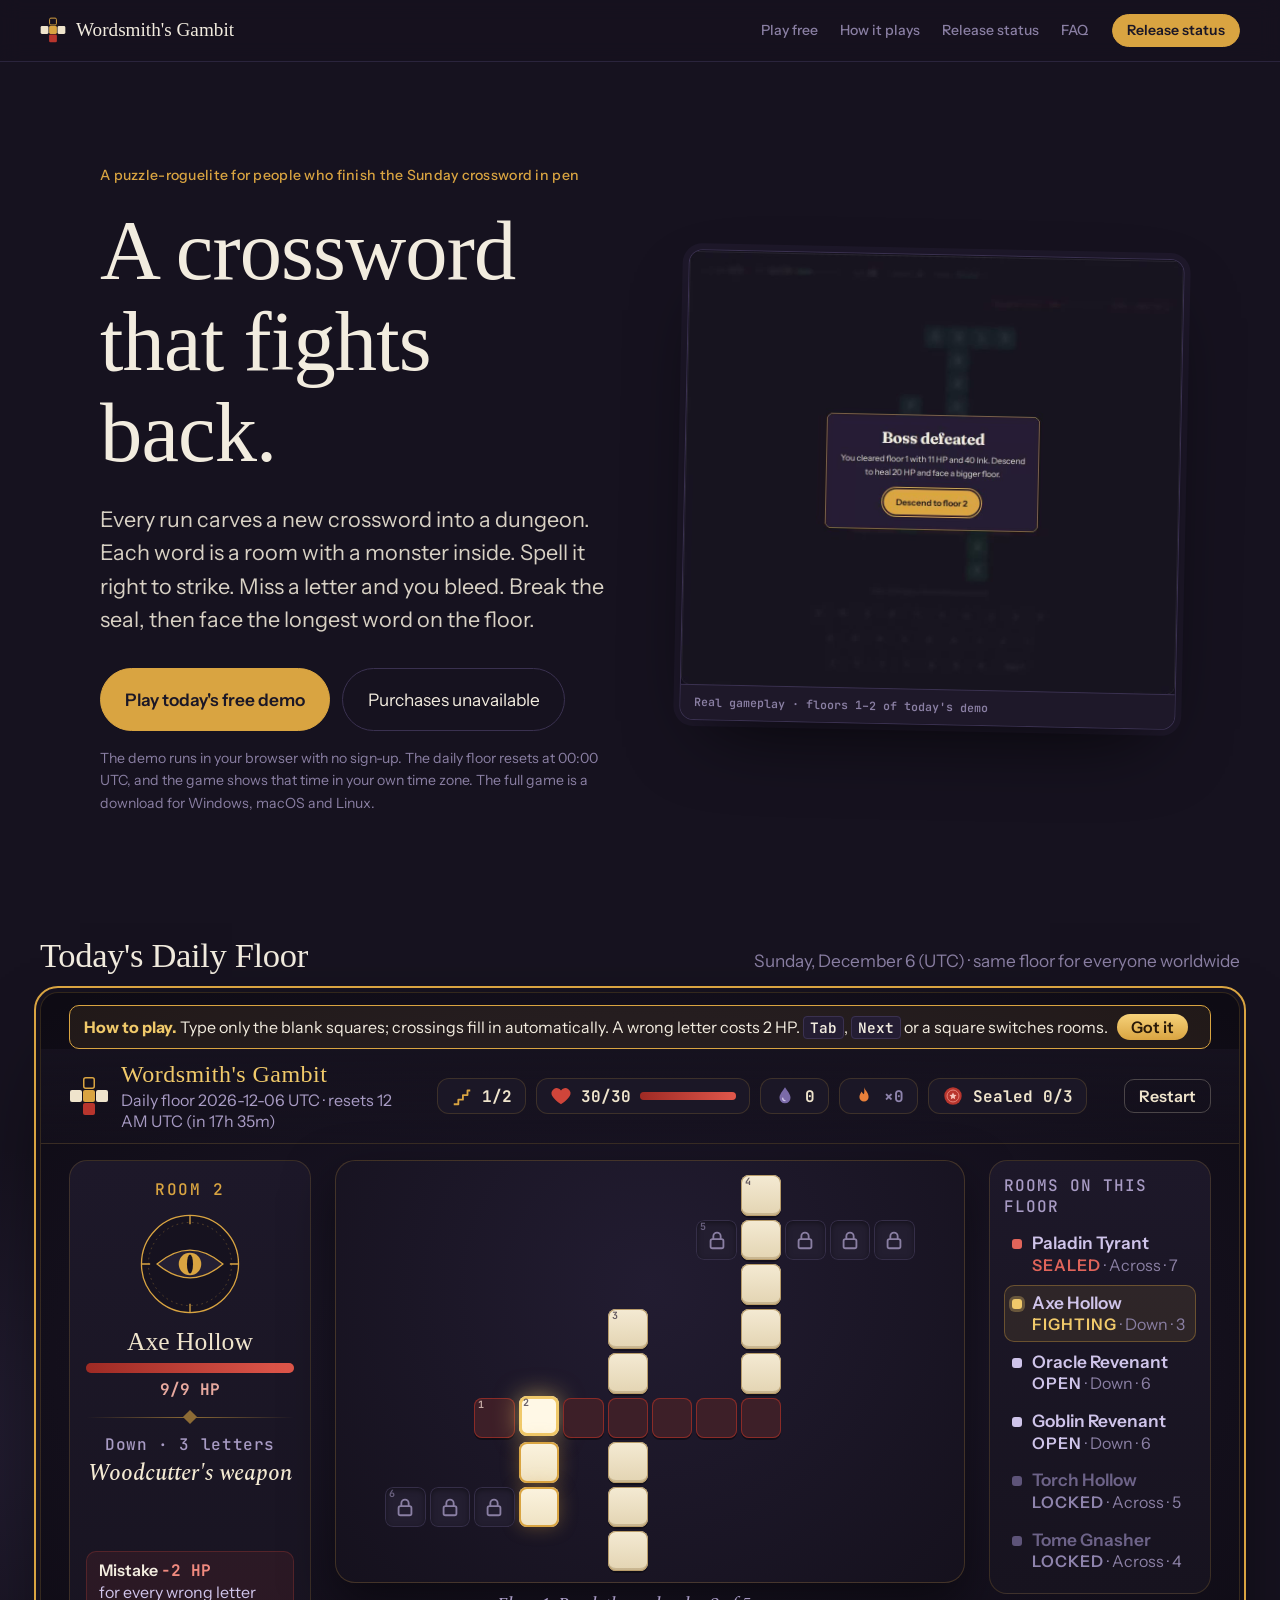
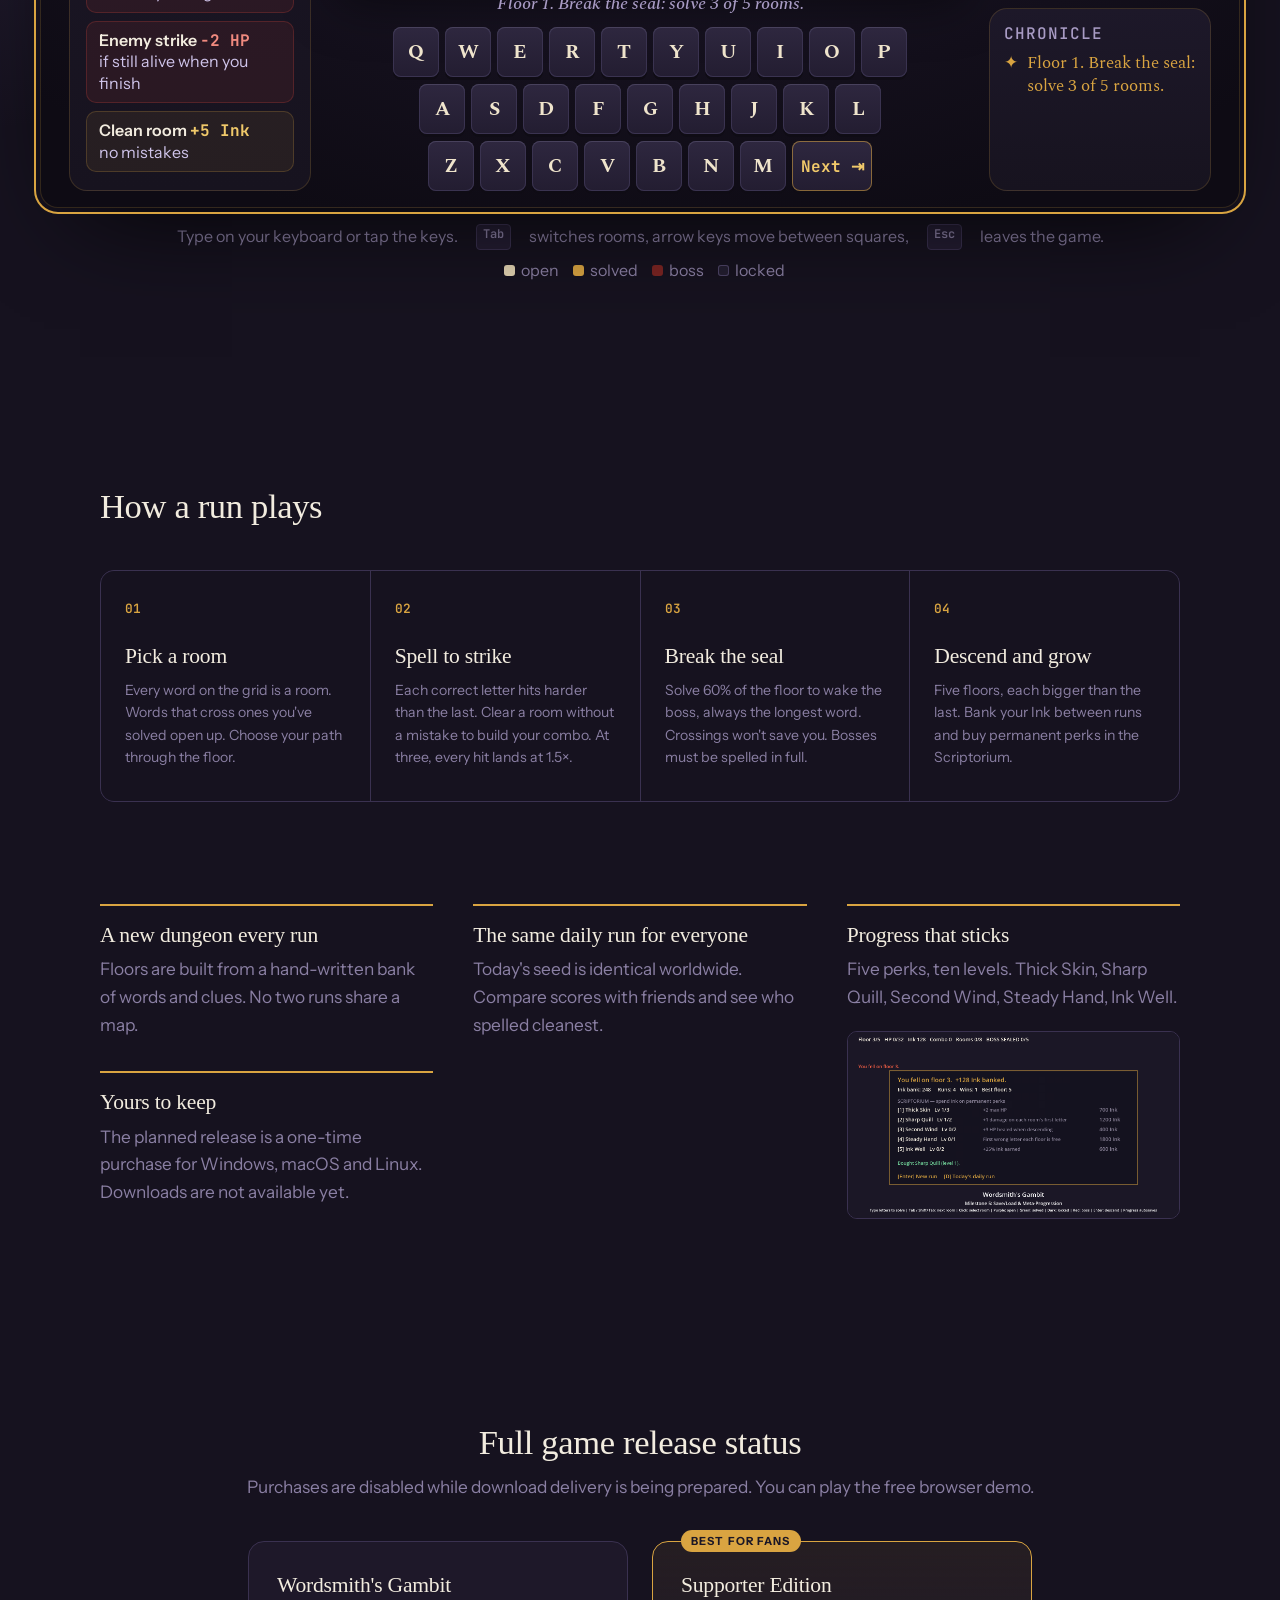
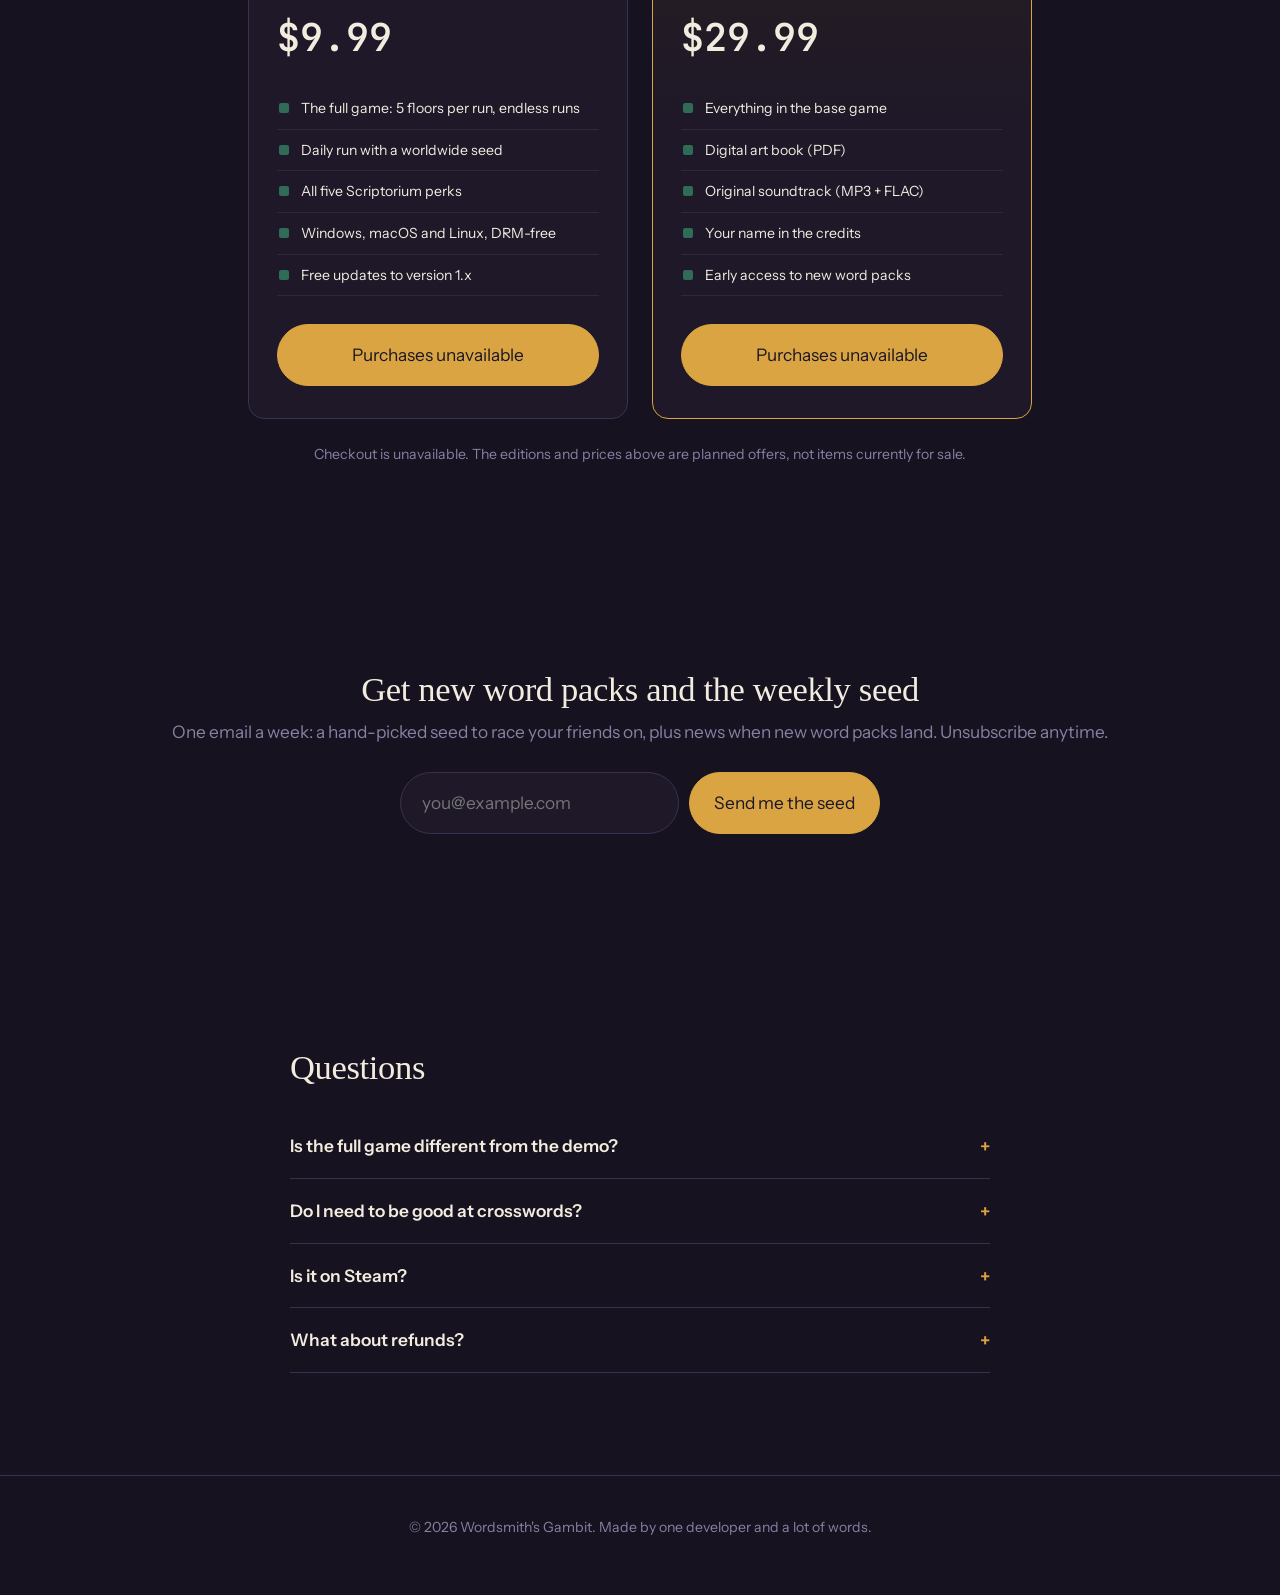
==== commit 98cca6cd: "Disable purchases until payment verification and fulfillment are ready" ====
--- a/index.html
+++ b/index.html
@@ -43,10 +43,10 @@
   <nav aria-label="Primary">
     <a href="#game">Play free</a>
     <a href="#how">How it plays</a>
-    <a href="#buy">Buy</a>
+    <a href="#buy">Release status</a>
     <a href="#faq">FAQ</a>
   </nav>
-  <a href="#buy" class="btn btn-small">Buy — $9.99</a>
+  <a href="#buy" class="btn btn-small">Release status</a>
 </header>
 
 <main>
@@ -57,7 +57,7 @@
       <p class="lede">Every run carves a new crossword into a dungeon. Each word is a room with a monster inside. Spell it right to strike. Miss a letter and you bleed. Break the seal, then face the longest word on the floor.</p>
       <div class="hero-ctas">
         <a href="#game" class="btn" data-track="demo_cta">Play today's free demo</a>
-        <button type="button" class="btn btn-ghost" data-buy="base">Buy — $9.99</button>
+        <button type="button" class="btn btn-ghost" data-buy="base" disabled aria-disabled="true">Purchases unavailable</button>
       </div>
       <p class="fine">The demo runs in your browser with no sign-up. The daily floor resets at 00:00 UTC, and the game shows that time in your own time zone. The full game is a download for Windows, macOS and Linux.</p>
     </div>
@@ -190,13 +190,13 @@
     </div>
     <div class="feature">
       <h3>Yours to keep</h3>
-      <p>No DRM, no ads, no energy meters. Buy once, download for Windows, macOS and Linux, and play offline.</p>
+      <p>The planned release is a one-time purchase for Windows, macOS and Linux. Downloads are not available yet.</p>
     </div>
   </section>
 
   <section id="buy" class="buy" aria-labelledby="buy-title">
-    <h2 id="buy-title">Own the full game</h2>
-    <p class="muted center">Buy directly from the developer. More of your money reaches the person who made it.</p>
+    <h2 id="buy-title">Full game release status</h2>
+    <p class="muted center">Purchases are disabled while download delivery is being prepared. You can play the free browser demo.</p>
     <div class="tiers">
       <article class="tier">
         <h3>Wordsmith's Gambit</h3>
@@ -208,7 +208,7 @@
           <li>Windows, macOS and Linux, DRM-free</li>
           <li>Free updates to version 1.x</li>
         </ul>
-        <button class="btn btn-block" data-buy="base">Buy now</button>
+        <button class="btn btn-block" data-buy="base" disabled aria-disabled="true">Purchases unavailable</button>
       </article>
       <article class="tier tier-featured">
         <p class="badge">Best for fans</p>
@@ -221,10 +221,10 @@
           <li>Your name in the credits</li>
           <li>Early access to new word packs</li>
         </ul>
-        <button class="btn btn-block" data-buy="supporter">Buy Supporter Edition</button>
+        <button class="btn btn-block" data-buy="supporter" disabled aria-disabled="true">Purchases unavailable</button>
       </article>
     </div>
-    <p class="fine center">Secure checkout by Stripe. Pay with a card, Apple Pay or Google Pay, and your download link appears as soon as payment clears, with a receipt sent by email.</p>
+    <p class="fine center">Checkout is unavailable. The editions and prices above are planned offers, not items currently for sale.</p>
   </section>
 
     <section class="waitlist" id="signup" aria-labelledby="wl-title">
@@ -250,7 +250,7 @@
     </details>
     <details>
       <summary>Is it on Steam?</summary>
-      <p>Not right now. It's sold only here so the developer keeps more of each sale and can email buyers directly about updates.</p>
+      <p>Not right now. Purchases are disabled on this site until fulfillment is ready.</p>
     </details>
     <details>
       <summary>What about refunds?</summary>
